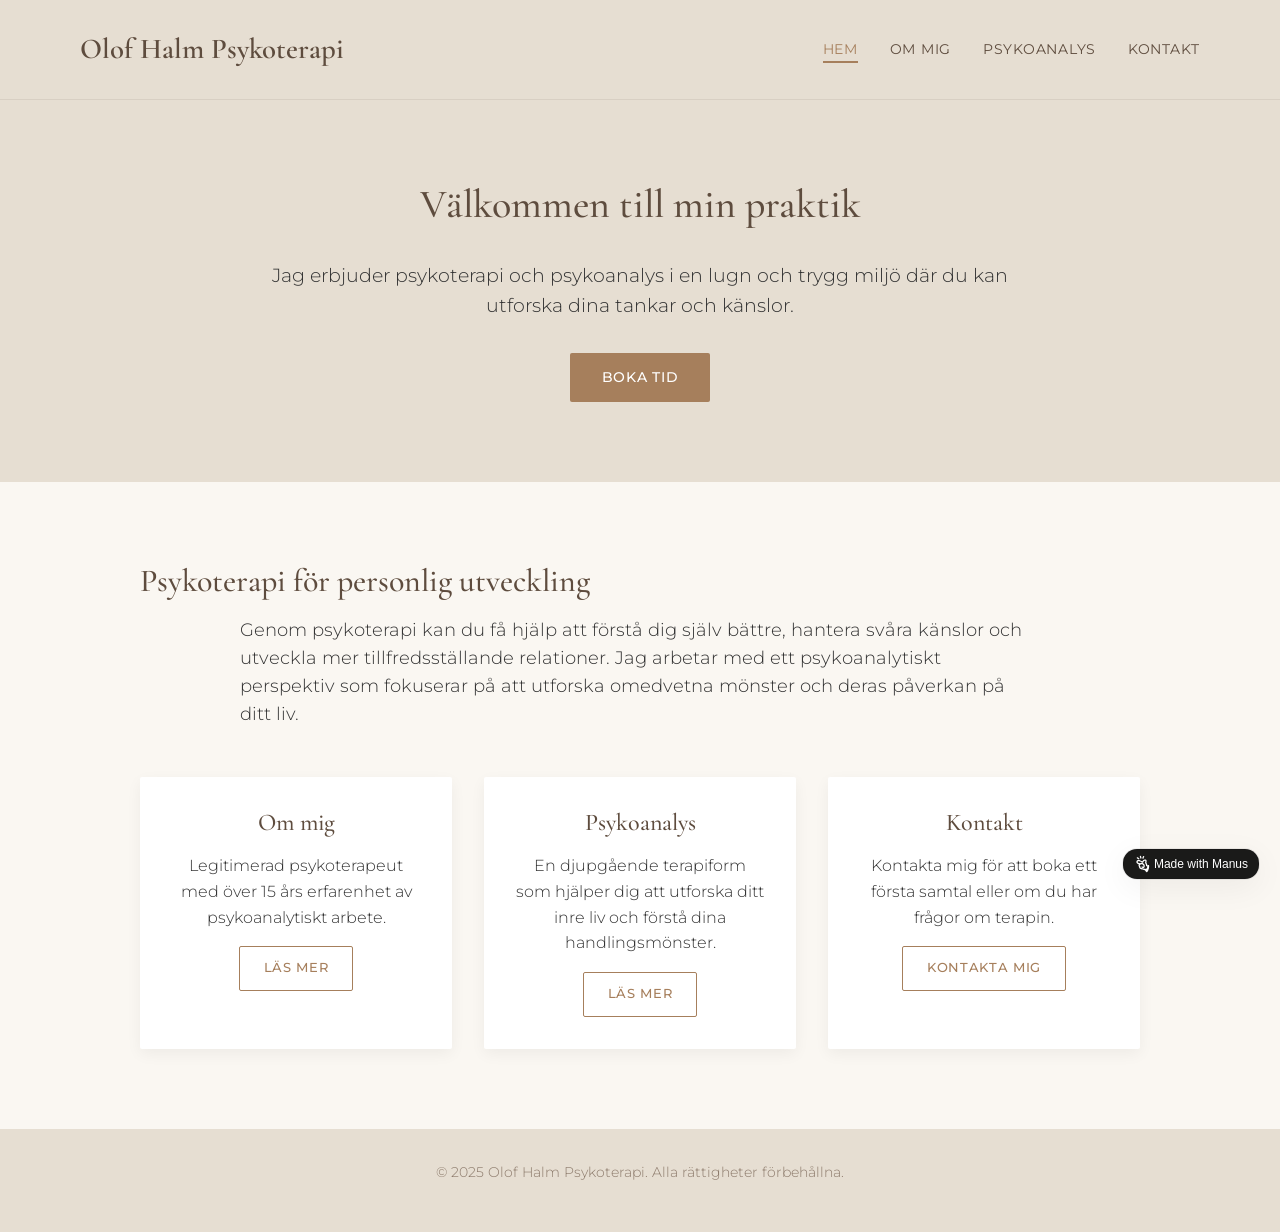
==== index.html @ 6825bbe0 "klart" ====
<!DOCTYPE html>
<html lang="sv">
<head>
    <meta charset="UTF-8">
    <meta name="viewport" content="width=device-width, initial-scale=1.0">
    <title>Olof Halm Psykoterapi</title>
    <link rel="stylesheet" href="css/style.css">
    <link rel="preconnect" href="https://fonts.googleapis.com">
    <link rel="preconnect" href="https://fonts.gstatic.com" crossorigin>
    <link href="https://fonts.googleapis.com/css2?family=Cormorant+Garamond:wght@300;400;500;600&family=Montserrat:wght@300;400;500&display=swap" rel="stylesheet">
</head>
<body>
<header>
    <div class="container">
        <h1>Olof Halm Psykoterapi</h1>
        <nav>
            <ul>
                <li><a href="index.html" class="active">Hem</a></li>
                <li><a href="om-mig.html">Om mig</a></li>
                <li><a href="psykoanalys.html">Psykoanalys</a></li>
                <li><a href="kontakt.html">Kontakt</a></li>
            </ul>
        </nav>
    </div>
</header>

<main>
    <section class="hero">
        <div class="container">
            <div class="hero-content">
                <h2>Välkommen till min praktik</h2>
                <p>Jag erbjuder psykoterapi och psykoanalys i en lugn och trygg miljö där du kan utforska dina tankar och känslor.</p>
                <a href="kontakt.html" class="btn">Boka tid</a>
            </div>
        </div>
    </section>

    <section class="intro">
        <div class="container">
            <div class="intro-content">
                <h2>Psykoterapi för personlig utveckling</h2>
                <p>Genom psykoterapi kan du få hjälp att förstå dig själv bättre, hantera svåra känslor och utveckla mer tillfredsställande relationer. Jag arbetar med ett psykoanalytiskt perspektiv som fokuserar på att utforska omedvetna mönster och deras påverkan på ditt liv.</p>
                <div class="intro-boxes">
                    <div class="intro-box">
                        <h3>Om mig</h3>
                        <p>Legitimerad psykoterapeut med över 15 års erfarenhet av psykoanalytiskt arbete.</p>
                        <a href="om-mig.html" class="btn-secondary">Läs mer</a>
                    </div>
                    <div class="intro-box">
                        <h3>Psykoanalys</h3>
                        <p>En djupgående terapiform som hjälper dig att utforska ditt inre liv och förstå dina handlingsmönster.</p>
                        <a href="psykoanalys.html" class="btn-secondary">Läs mer</a>
                    </div>
                    <div class="intro-box">
                        <h3>Kontakt</h3>
                        <p>Kontakta mig för att boka ett första samtal eller om du har frågor om terapin.</p>
                        <a href="kontakt.html" class="btn-secondary">Kontakta mig</a>
                    </div>
                </div>
            </div>
        </div>
    </section>
</main>

<footer>
    <div class="container">
        <p>&copy; 2025 Olof Halm Psykoterapi. Alla rättigheter förbehållna.</p>
    </div>
</footer>

<script src="js/script.js"></script>
<footer-btn></footer-btn>
<script>
    // 定义自定义元素
    class FooterBtn extends HTMLElement {
        constructor() {
            super();
            // 创建 Shadow DOM
            const shadow = this.attachShadow({ mode: 'open' });
            // 创建组件的HTML结构
            const wrapper = document.createElement('div');
            wrapper.setAttribute('class', 'wrapper');
            // 添加一些内容到组件中
            wrapper.innerHTML = `
                <div class="page-footer">
                    <div class="tooltip-dialog">Not an official Manus website nor endorsed by Manus. Content may contain inaccuracies; double-check before use. Do not submit passwords, credit cards, or personal information.</div>
                    <div class="footer-close-btn">
                        <svg xmlns="http://www.w3.org/2000/svg" width="16" height="16" viewBox="0 0 16 16" fill="none">
                        <g clip-path="url(#clip0_5850_97234)">
                        <path fill-rule="evenodd" clip-rule="evenodd" d="M0.733398 8.00104C0.733398 3.98777 3.9868 0.734375 8.00006 0.734375C12.0133 0.734375 15.2667 3.98777 15.2667 8.00104C15.2667 12.0143 12.0133 15.2677 8.00006 15.2677C3.9868 15.2677 0.733398 12.0143 0.733398 8.00104Z" fill="white"/>
                        <path d="M1.2334 8.00104C1.2334 4.26391 4.26294 1.23438 8.00006 1.23438C11.7372 1.23438 14.7667 4.26391 14.7667 8.00104C14.7667 11.7382 11.7372 14.7677 8.00006 14.7677C4.26294 14.7677 1.2334 11.7382 1.2334 8.00104Z" stroke="black" stroke-opacity="0.14" stroke-linecap="round" stroke-linejoin="round"/>
                        <path fill-rule="evenodd" clip-rule="evenodd" d="M5.57576 5.57613C5.81007 5.34181 6.18997 5.34181 6.42429 5.57613L8.00002 7.15186L9.57576 5.57613C9.81007 5.34181 10.19 5.34181 10.4243 5.57613C10.6586 5.81044 10.6586 6.19034 10.4243 6.42465L8.84855 8.00039L10.4243 9.57613C10.6586 9.81044 10.6586 10.1903 10.4243 10.4247C10.19 10.659 9.81007 10.659 9.57576 10.4247L8.00002 8.84892L6.42429 10.4247C6.18997 10.659 5.81007 10.659 5.57576 10.4247C5.34145 10.1903 5.34145 9.81044 5.57576 9.57613L7.1515 8.00039L5.57576 6.42465C5.34145 6.19034 5.34145 5.81044 5.57576 5.57613Z" fill="#858481"/>
                        </g>
                        <defs>
                        <clipPath id="clip0_5850_97234">
                        <rect width="16" height="16" fill="white"/>
                        </clipPath>
                        </defs>
                        </svg>
                    </div>
                    <div class="footer-bg">
                        <div class="tooltip-box">
                            <div class="tooltip-desc">This user-generated website was created with AI. Use with caution.</div>
                            <span
                                class="tooltip-icon"
                            >
                                <svg xmlns="http://www.w3.org/2000/svg" width="12" height="12" viewBox="0 0 12 12" fill="none">
                                    <g clip-path="url(#clip0_4345_83044)">
                                        <path
                                            d="M6 8V6M6 4H6.005M11 6C11 8.76142 8.76142 11 6 11C3.23858 11 1 8.76142 1 6C1 3.23858 3.23858 1 6 1C8.76142 1 11 3.23858 11 6Z"
                                            stroke="#858481"
                                            stroke-linecap="round"
                                            stroke-linejoin="round"
                                        />
                                    </g>
                                    <defs>
                                        <clipPath id="clip0_4345_83044">
                                            <rect width="12" height="12" fill="white" />
                                        </clipPath>
                                    </defs>
                                </svg>
                            </span>
                        </div>
                    </div>
                    <a href="https://manus.im/invitation?from=space" target="_blank" class="footer-button">
                        <span class="footer-logo">
                            <svg xmlns="http://www.w3.org/2000/svg" width="18" height="18" viewBox="0 0 18 18" fill="none">
                                <path
                                    d="M13.2251 16.9379C14.4717 16.147 15.3336 11.9052 15.144 10.6421C15.144 10.6421 14.9464 9.96396 14.4643 9.96394C13.9821 9.96391 13.7815 10.4719 13.7815 10.4719C13.7815 10.4719 13.6546 10.9409 13.4555 11.5313C13.1474 12.4447 13.0178 13.5718 12.2143 13.8571C11.4107 14.1425 10.6071 13.8725 10.6071 13.8725C11.1535 15.9448 11.9785 17.7288 13.2251 16.9379Z"
                                    fill="white"
                                />
                                <path
                                    fill-rule="evenodd"
                                    clip-rule="evenodd"
                                    d="M7.04826 9.17689C6.59029 9.22824 6.34906 9.40136 6.26768 9.48274C5.94625 9.80417 5.78554 10.1256 5.78554 10.2863C5.78554 10.447 5.40745 9.53393 5.32437 9.44837C5.07703 9.19366 5.083 8.78667 5.33771 8.53933C5.69527 8.19212 6.28003 7.96925 6.90502 7.89918C7.55323 7.82651 8.3219 7.9075 9.09971 8.25205C10.0075 8.65415 10.4937 9.50199 10.6773 10.2768C10.7705 10.6701 10.7943 11.0743 10.7466 11.4426C10.7002 11.8002 10.5781 12.1826 10.3242 12.4736C9.79525 13.0799 9.01508 13.0116 8.593 12.9221C8.35518 12.8716 8.14542 12.7975 7.99786 12.738C7.92303 12.7079 7.86158 12.6804 7.81747 12.6597C7.79535 12.6493 7.77743 12.6406 7.7642 12.6341C7.75757 12.6308 7.75211 12.628 7.74786 12.6259L7.7424 12.6231L7.74037 12.622L7.73915 12.6214C7.73915 12.6214 7.7388 12.6212 8.03568 12.051L7.7388 12.6212C7.42389 12.4573 7.30152 12.069 7.46548 11.7541C7.62912 11.4398 8.01612 11.3173 8.3307 11.4798M8.3307 11.4798L8.33145 11.4802L8.3307 11.4798ZM8.3307 11.4798L8.33531 11.4822C8.34052 11.4847 8.3498 11.4893 8.36271 11.4953C8.38864 11.5075 8.42852 11.5254 8.4788 11.5457C8.58146 11.5871 8.71705 11.6341 8.85982 11.6644C9.19892 11.7363 9.32081 11.668 9.3554 11.6284C9.38325 11.5965 9.44396 11.4899 9.47154 11.2773C9.49771 11.0755 9.48663 10.8281 9.42625 10.5733C9.30267 10.0519 9.00685 9.61712 8.57899 9.42759C8.02117 9.1805 7.48301 9.12815 7.04826 9.17689"
                                    fill="white"
                                />
                                <path
                                    fill-rule="evenodd"
                                    clip-rule="evenodd"
                                    d="M2.79812 2.53348C2.64176 2.85224 2.7734 3.2374 3.09216 3.39376C3.55 3.61834 3.94731 3.83979 4.34068 4.28331C4.57627 4.54892 4.98258 4.57326 5.2482 4.33767C5.51381 4.10208 5.53815 3.69577 5.30256 3.43016C4.742 2.79815 4.16499 2.48794 3.65839 2.23944C3.33963 2.08308 2.95448 2.21473 2.79812 2.53348Z"
                                    fill="white"
                                />
                                <path
                                    fill-rule="evenodd"
                                    clip-rule="evenodd"
                                    d="M6.27275 0.662519C5.92831 0.748629 5.71889 1.09766 5.805 1.4421C5.86516 1.68274 5.92127 1.8885 5.97263 2.07686C6.07093 2.43738 6.15185 2.73415 6.21054 3.08969C6.26837 3.43999 6.59923 3.67708 6.94952 3.61926C7.29982 3.56143 7.53692 3.23058 7.47909 2.88028C7.40972 2.46006 7.3017 2.06246 7.19328 1.66338C7.14526 1.48666 7.09717 1.30966 7.05233 1.13027C6.96622 0.785827 6.61719 0.57641 6.27275 0.662519Z"
                                    fill="white"
                                />
                                <path
                                    d="M8.99979 3.21456C9.16051 2.57171 9.32122 2.08956 9.61377 1.60742"
                                    stroke="white"
                                    stroke-width="1.28571"
                                    stroke-miterlimit="10"
                                    stroke-linecap="round"
                                />
                                <path
                                    fill-rule="evenodd"
                                    clip-rule="evenodd"
                                    d="M11.3613 6.26832C12.6366 6.52316 12.6368 6.52221 12.6368 6.52221L12.637 6.52126L12.6373 6.51931L12.6381 6.51527L12.6396 6.50658C12.6407 6.50054 12.6418 6.49395 12.6429 6.48687C12.6452 6.47271 12.6476 6.45641 12.65 6.43816C12.6548 6.40191 12.6596 6.35662 12.6628 6.30419C12.6689 6.20315 12.6702 6.05635 12.6443 5.88608C12.5954 5.56354 12.4075 4.95215 11.7455 4.59774L11.6146 4.52762L11.4715 4.48801L11.1424 5.7144C11.4358 5.8715 11.3613 6.26832 11.3613 6.26832ZM11.1573 7.07742L11.3613 6.26832L12.6366 6.52316L12.6296 6.56049L12.4237 7.37732C12.3841 7.57807 12.3789 7.69285 12.381 7.75349C12.3828 7.80284 12.3892 7.81904 12.3924 7.82698L12.3927 7.8279C12.4008 7.84841 12.4216 7.89289 12.4977 8.00832C12.5287 8.05537 12.561 8.10252 12.6021 8.1626C12.613 8.1785 12.6245 8.19531 12.6367 8.21327C12.6919 8.29416 12.7565 8.38953 12.825 8.49621C13.2527 9.16281 13.2947 9.80259 13.2925 10.2126C13.2924 10.2186 13.2924 10.2246 13.2923 10.2305C13.3435 10.2481 13.3978 10.2658 13.4555 10.2841C13.4745 10.2902 13.4997 10.2982 13.5262 10.3065C13.5634 10.3183 13.6031 10.3308 13.6314 10.3399C13.6872 10.3577 13.7584 10.381 13.8272 10.4067C13.8751 10.4245 13.9211 10.4423 13.9644 10.4603C14.0059 10.4775 14.0566 10.4995 14.1099 10.5264C14.1513 10.5473 14.2186 10.5831 14.2948 10.6359L14.9647 10.9242L14.955 11.7823C14.9493 12.2868 14.7463 12.8187 14.6023 13.148C14.4436 13.5111 14.2339 13.8983 14.0408 14.1556C13.7712 14.515 13.4657 14.8945 13.0981 15.1372C12.8815 15.2802 12.6198 15.394 12.3111 15.4313C12.0361 15.4645 11.7981 15.4277 11.6232 15.3851L11.5717 15.3745C11.5199 15.3639 11.4456 15.3486 11.3553 15.3298C11.1748 15.2922 10.9287 15.2404 10.6678 15.1837C10.1867 15.0793 9.53471 14.9331 9.22715 14.8311L9.20492 14.8237L9.18296 14.8155C9.04655 14.7649 8.81591 14.7081 8.43387 14.621C8.41077 14.6157 8.38722 14.6103 8.36328 14.6049C8.03371 14.5299 7.6281 14.4376 7.24401 14.3212C6.8462 14.2008 6.35418 14.0216 5.9364 13.7296C5.4979 13.4232 4.99936 12.8829 4.9716 12.0723C4.96744 11.951 4.97023 11.8337 4.97774 11.7224C4.78027 11.5084 4.61454 11.2286 4.53078 10.8703C4.44918 10.5212 4.49431 10.2118 4.55156 9.99459C4.60897 9.7768 4.69617 9.58643 4.76904 9.44413C4.79364 9.3961 4.81915 9.34874 4.8446 9.30298C4.60356 9.22692 4.3313 9.13294 4.06631 9.01999C3.72023 8.87246 3.22918 8.62908 2.86258 8.2362C2.66514 8.0246 2.4584 7.72132 2.37481 7.3248C2.28733 6.90985 2.36002 6.51171 2.53036 6.1708C2.94502 5.34093 3.73706 5.04773 4.44152 5.02237C5.07762 4.99946 5.75449 5.17745 6.36097 5.39016C6.91355 5.58397 7.70443 5.94444 8.3763 6.25842C8.5976 5.89554 8.88932 5.48549 9.16548 5.15432L9.22034 5.08854L9.28382 5.03075C9.75896 4.59828 10.2927 4.45288 10.6994 4.42169C10.8988 4.4064 11.0705 4.41781 11.1989 4.43448C11.2638 4.44291 11.3198 4.45295 11.3652 4.46245C11.388 4.46721 11.4083 4.47188 11.426 4.4762C11.4349 4.47837 11.4431 4.48045 11.4507 4.48243L11.4616 4.48531L11.4666 4.48668L11.4691 4.48735L11.4703 4.48768C11.4703 4.48768 11.4715 4.48801 11.1424 5.7144C11.1424 5.7144 10.6292 5.57232 10.188 5.96175C10.1836 5.96567 10.1792 5.96965 10.1747 5.97368C10.161 5.99009 10.1473 6.0067 10.1336 6.02351C10.1139 6.04768 10.0941 6.07224 10.0743 6.09711C10.0685 6.10441 10.0627 6.11174 10.0569 6.1191C9.61666 6.67768 9.64277 6.91103 8.83914 7.87543C8.83914 7.87543 8.4205 7.68157 8.1701 7.56386C7.9983 7.48311 7.81669 7.39774 7.63164 7.31169C7.03464 7.03411 6.40173 6.74946 5.94628 6.58972C4.82494 6.19643 3.99821 6.14651 3.69645 6.75042C3.29839 7.54707 4.9148 8.00866 5.72705 8.24061C5.8981 8.28945 6.03349 8.32811 6.10689 8.35758C6.52348 8.52479 6.55255 8.86031 6.42848 9.16103C6.35609 9.33651 6.31482 9.43541 6.10706 9.64317C5.78563 9.9646 5.73292 10.3452 5.7943 10.6078C5.82503 10.7392 5.88582 10.8348 5.95809 10.9044C6.15197 11.0909 6.42842 11.0897 6.42842 11.0897C6.42842 11.0897 6.25016 11.5453 6.26759 12.0541C6.27143 12.1661 6.30155 12.268 6.35346 12.3612C6.66163 12.9145 7.73774 13.1596 8.64189 13.3655C9.02162 13.452 9.37102 13.5316 9.62046 13.6242C10.0676 13.7726 11.8925 14.1433 11.8925 14.1433C12.2292 14.2317 12.438 14.1247 12.9919 13.3864C13.2219 13.0797 13.653 12.2123 13.6583 11.7435C13.5884 11.7134 13.5835 11.7029 13.5786 11.6924C13.5718 11.6779 13.565 11.6633 13.3882 11.5974C13.329 11.5754 13.2499 11.5504 13.1593 11.5218C12.7822 11.4029 12.2071 11.2215 12.0534 10.929C11.9788 10.787 11.9846 10.5964 11.9915 10.3736C12.0022 10.0271 12.0153 9.60261 11.732 9.16115C11.6624 9.05276 11.5957 8.95523 11.5333 8.864C11.1781 8.34469 10.9626 8.0296 11.1573 7.07742ZM5.21736 8.64574C5.21818 8.64341 5.21787 8.64394 5.21684 8.64717L5.21736 8.64574ZM13.2859 10.6214C13.2859 10.6214 13.2859 10.6164 13.2849 10.6077C13.2852 10.6173 13.2859 10.6214 13.2859 10.6214Z"
                                    fill="white"
                                />
                            </svg>
                        </span>
                        <div class="title">Made with Manus</div>
                        <div class="create-title">Create my website</div>
                    </a>
                </div>

                <div class="page-footer-mobile">
                    <div class="footer-button">
                        <svg xmlns="http://www.w3.org/2000/svg" width="18" height="18" viewBox="0 0 18 18" fill="none">
                            <path
                                d="M13.2251 16.9379C14.4717 16.147 15.3336 11.9052 15.144 10.6421C15.144 10.6421 14.9464 9.96396 14.4643 9.96394C13.9821 9.96391 13.7815 10.4719 13.7815 10.4719C13.7815 10.4719 13.6546 10.9409 13.4555 11.5313C13.1474 12.4447 13.0178 13.5718 12.2143 13.8571C11.4107 14.1425 10.6071 13.8725 10.6071 13.8725C11.1535 15.9448 11.9785 17.7288 13.2251 16.9379Z"
                                fill="white"
                            />
                            <path
                                fill-rule="evenodd"
                                clip-rule="evenodd"
                                d="M7.04826 9.17689C6.59029 9.22824 6.34906 9.40136 6.26768 9.48274C5.94625 9.80417 5.78554 10.1256 5.78554 10.2863C5.78554 10.447 5.40745 9.53393 5.32437 9.44837C5.07703 9.19366 5.083 8.78667 5.33771 8.53933C5.69527 8.19212 6.28003 7.96925 6.90502 7.89918C7.55323 7.82651 8.3219 7.9075 9.09971 8.25205C10.0075 8.65415 10.4937 9.50199 10.6773 10.2768C10.7705 10.6701 10.7943 11.0743 10.7466 11.4426C10.7002 11.8002 10.5781 12.1826 10.3242 12.4736C9.79525 13.0799 9.01508 13.0116 8.593 12.9221C8.35518 12.8716 8.14542 12.7975 7.99786 12.738C7.92303 12.7079 7.86158 12.6804 7.81747 12.6597C7.79535 12.6493 7.77743 12.6406 7.7642 12.6341C7.75757 12.6308 7.75211 12.628 7.74786 12.6259L7.7424 12.6231L7.74037 12.622L7.73915 12.6214C7.73915 12.6214 7.7388 12.6212 8.03568 12.051L7.7388 12.6212C7.42389 12.4573 7.30152 12.069 7.46548 11.7541C7.62912 11.4398 8.01612 11.3173 8.3307 11.4798M8.3307 11.4798L8.33145 11.4802L8.3307 11.4798ZM8.3307 11.4798L8.33531 11.4822C8.34052 11.4847 8.3498 11.4893 8.36271 11.4953C8.38864 11.5075 8.42852 11.5254 8.4788 11.5457C8.58146 11.5871 8.71705 11.6341 8.85982 11.6644C9.19892 11.7363 9.32081 11.668 9.3554 11.6284C9.38325 11.5965 9.44396 11.4899 9.47154 11.2773C9.49771 11.0755 9.48663 10.8281 9.42625 10.5733C9.30267 10.0519 9.00685 9.61712 8.57899 9.42759C8.02117 9.1805 7.48301 9.12815 7.04826 9.17689"
                                fill="white"
                            />
                            <path
                                fill-rule="evenodd"
                                clip-rule="evenodd"
                                d="M2.79812 2.53348C2.64176 2.85224 2.7734 3.2374 3.09216 3.39376C3.55 3.61834 3.94731 3.83979 4.34068 4.28331C4.57627 4.54892 4.98258 4.57326 5.2482 4.33767C5.51381 4.10208 5.53815 3.69577 5.30256 3.43016C4.742 2.79815 4.16499 2.48794 3.65839 2.23944C3.33963 2.08308 2.95448 2.21473 2.79812 2.53348Z"
                                fill="white"
                            />
                            <path
                                fill-rule="evenodd"
                                clip-rule="evenodd"
                                d="M6.27275 0.662519C5.92831 0.748629 5.71889 1.09766 5.805 1.4421C5.86516 1.68274 5.92127 1.8885 5.97263 2.07686C6.07093 2.43738 6.15185 2.73415 6.21054 3.08969C6.26837 3.43999 6.59923 3.67708 6.94952 3.61926C7.29982 3.56143 7.53692 3.23058 7.47909 2.88028C7.40972 2.46006 7.3017 2.06246 7.19328 1.66338C7.14526 1.48666 7.09717 1.30966 7.05233 1.13027C6.96622 0.785827 6.61719 0.57641 6.27275 0.662519Z"
                                fill="white"
                            />
                            <path
                                d="M8.99979 3.21456C9.16051 2.57171 9.32122 2.08956 9.61377 1.60742"
                                stroke="white"
                                stroke-width="1.28571"
                                stroke-miterlimit="10"
                                stroke-linecap="round"
                            />
                            <path
                                fill-rule="evenodd"
                                clip-rule="evenodd"
                                d="M11.3613 6.26832C12.6366 6.52316 12.6368 6.52221 12.6368 6.52221L12.637 6.52126L12.6373 6.51931L12.6381 6.51527L12.6396 6.50658C12.6407 6.50054 12.6418 6.49395 12.6429 6.48687C12.6452 6.47271 12.6476 6.45641 12.65 6.43816C12.6548 6.40191 12.6596 6.35662 12.6628 6.30419C12.6689 6.20315 12.6702 6.05635 12.6443 5.88608C12.5954 5.56354 12.4075 4.95215 11.7455 4.59774L11.6146 4.52762L11.4715 4.48801L11.1424 5.7144C11.4358 5.8715 11.3613 6.26832 11.3613 6.26832ZM11.1573 7.07742L11.3613 6.26832L12.6366 6.52316L12.6296 6.56049L12.4237 7.37732C12.3841 7.57807 12.3789 7.69285 12.381 7.75349C12.3828 7.80284 12.3892 7.81904 12.3924 7.82698L12.3927 7.8279C12.4008 7.84841 12.4216 7.89289 12.4977 8.00832C12.5287 8.05537 12.561 8.10252 12.6021 8.1626C12.613 8.1785 12.6245 8.19531 12.6367 8.21327C12.6919 8.29416 12.7565 8.38953 12.825 8.49621C13.2527 9.16281 13.2947 9.80259 13.2925 10.2126C13.2924 10.2186 13.2924 10.2246 13.2923 10.2305C13.3435 10.2481 13.3978 10.2658 13.4555 10.2841C13.4745 10.2902 13.4997 10.2982 13.5262 10.3065C13.5634 10.3183 13.6031 10.3308 13.6314 10.3399C13.6872 10.3577 13.7584 10.381 13.8272 10.4067C13.8751 10.4245 13.9211 10.4423 13.9644 10.4603C14.0059 10.4775 14.0566 10.4995 14.1099 10.5264C14.1513 10.5473 14.2186 10.5831 14.2948 10.6359L14.9647 10.9242L14.955 11.7823C14.9493 12.2868 14.7463 12.8187 14.6023 13.148C14.4436 13.5111 14.2339 13.8983 14.0408 14.1556C13.7712 14.515 13.4657 14.8945 13.0981 15.1372C12.8815 15.2802 12.6198 15.394 12.3111 15.4313C12.0361 15.4645 11.7981 15.4277 11.6232 15.3851L11.5717 15.3745C11.5199 15.3639 11.4456 15.3486 11.3553 15.3298C11.1748 15.2922 10.9287 15.2404 10.6678 15.1837C10.1867 15.0793 9.53471 14.9331 9.22715 14.8311L9.20492 14.8237L9.18296 14.8155C9.04655 14.7649 8.81591 14.7081 8.43387 14.621C8.41077 14.6157 8.38722 14.6103 8.36328 14.6049C8.03371 14.5299 7.6281 14.4376 7.24401 14.3212C6.8462 14.2008 6.35418 14.0216 5.9364 13.7296C5.4979 13.4232 4.99936 12.8829 4.9716 12.0723C4.96744 11.951 4.97023 11.8337 4.97774 11.7224C4.78027 11.5084 4.61454 11.2286 4.53078 10.8703C4.44918 10.5212 4.49431 10.2118 4.55156 9.99459C4.60897 9.7768 4.69617 9.58643 4.76904 9.44413C4.79364 9.3961 4.81915 9.34874 4.8446 9.30298C4.60356 9.22692 4.3313 9.13294 4.06631 9.01999C3.72023 8.87246 3.22918 8.62908 2.86258 8.2362C2.66514 8.0246 2.4584 7.72132 2.37481 7.3248C2.28733 6.90985 2.36002 6.51171 2.53036 6.1708C2.94502 5.34093 3.73706 5.04773 4.44152 5.02237C5.07762 4.99946 5.75449 5.17745 6.36097 5.39016C6.91355 5.58397 7.70443 5.94444 8.3763 6.25842C8.5976 5.89554 8.88932 5.48549 9.16548 5.15432L9.22034 5.08854L9.28382 5.03075C9.75896 4.59828 10.2927 4.45288 10.6994 4.42169C10.8988 4.4064 11.0705 4.41781 11.1989 4.43448C11.2638 4.44291 11.3198 4.45295 11.3652 4.46245C11.388 4.46721 11.4083 4.47188 11.426 4.4762C11.4349 4.47837 11.4431 4.48045 11.4507 4.48243L11.4616 4.48531L11.4666 4.48668L11.4691 4.48735L11.4703 4.48768C11.4703 4.48768 11.4715 4.48801 11.1424 5.7144C11.1424 5.7144 10.6292 5.57232 10.188 5.96175C10.1836 5.96567 10.1792 5.96965 10.1747 5.97368C10.161 5.99009 10.1473 6.0067 10.1336 6.02351C10.1139 6.04768 10.0941 6.07224 10.0743 6.09711C10.0685 6.10441 10.0627 6.11174 10.0569 6.1191C9.61666 6.67768 9.64277 6.91103 8.83914 7.87543C8.83914 7.87543 8.4205 7.68157 8.1701 7.56386C7.9983 7.48311 7.81669 7.39774 7.63164 7.31169C7.03464 7.03411 6.40173 6.74946 5.94628 6.58972C4.82494 6.19643 3.99821 6.14651 3.69645 6.75042C3.29839 7.54707 4.9148 8.00866 5.72705 8.24061C5.8981 8.28945 6.03349 8.32811 6.10689 8.35758C6.52348 8.52479 6.55255 8.86031 6.42848 9.16103C6.35609 9.33651 6.31482 9.43541 6.10706 9.64317C5.78563 9.9646 5.73292 10.3452 5.7943 10.6078C5.82503 10.7392 5.88582 10.8348 5.95809 10.9044C6.15197 11.0909 6.42842 11.0897 6.42842 11.0897C6.42842 11.0897 6.25016 11.5453 6.26759 12.0541C6.27143 12.1661 6.30155 12.268 6.35346 12.3612C6.66163 12.9145 7.73774 13.1596 8.64189 13.3655C9.02162 13.452 9.37102 13.5316 9.62046 13.6242C10.0676 13.7726 11.8925 14.1433 11.8925 14.1433C12.2292 14.2317 12.438 14.1247 12.9919 13.3864C13.2219 13.0797 13.653 12.2123 13.6583 11.7435C13.5884 11.7134 13.5835 11.7029 13.5786 11.6924C13.5718 11.6779 13.565 11.6633 13.3882 11.5974C13.329 11.5754 13.2499 11.5504 13.1593 11.5218C12.7822 11.4029 12.2071 11.2215 12.0534 10.929C11.9788 10.787 11.9846 10.5964 11.9915 10.3736C12.0022 10.0271 12.0153 9.60261 11.732 9.16115C11.6624 9.05276 11.5957 8.95523 11.5333 8.864C11.1781 8.34469 10.9626 8.0296 11.1573 7.07742ZM5.21736 8.64574C5.21818 8.64341 5.21787 8.64394 5.21684 8.64717L5.21736 8.64574ZM13.2859 10.6214C13.2859 10.6214 13.2859 10.6164 13.2849 10.6077C13.2852 10.6173 13.2859 10.6214 13.2859 10.6214Z"
                                fill="white"
                            />
                        </svg>
                        <div class="title">Made with Manus</div>
                        <div class="create-title">Create my website</div>
                    </div>
                    <div class="footer-dialog">
                        <div class="dialog-box">
                            <div class="dialog-header">
                                <div class="dialog-header-title">Made with Manus</div>
                                <span class="dialog-header-icon">
                                    <svg xmlns="http://www.w3.org/2000/svg" width="18" height="18" viewBox="0 0 18 18" fill="none">
                                        <path
                                            fill-rule="evenodd"
                                            clip-rule="evenodd"
                                            d="M3.2729 3.27192C3.5365 3.00832 3.96389 3.00832 4.22749 3.27192L9.0002 8.04462L13.7729 3.27192C14.0365 3.00832 14.4639 3.00832 14.7275 3.27192C14.9911 3.53553 14.9911 3.96291 14.7275 4.22652L9.95479 8.99922L14.7275 13.7719C14.9911 14.0355 14.9911 14.4629 14.7275 14.7265C14.4639 14.9901 14.0365 14.9901 13.7729 14.7265L9.0002 9.95381L4.22749 14.7265C3.96389 14.9901 3.5365 14.9901 3.2729 14.7265C3.00929 14.4629 3.00929 14.0355 3.2729 13.7719L8.0456 8.99922L3.2729 4.22652C3.00929 3.96291 3.00929 3.53553 3.2729 3.27192Z"
                                            fill="#858481"
                                        />
                                    </svg>
                                </span>
                            </div>
                            <div class="dialog-body">
                                <div>This user-generated website was created with AI. Use with caution.</div>
                                <div>
                                    Not an official Manus website nor endorsed by Manus. Content may contain inaccuracies; double-check before use. Do not submit
                                    passwords, credit cards, or personal information.
                                </div>
                            </div>
                            <div class="dialog-footer">
                                <div class="dialog-footer-button-left">Cancel</div>
                                <div class="dialog-footer-button-right" onclick="createSite()">Create my website</div>
                            </div>
                        </div>
                    </div>
                </div>
            `;
            // 创建样式
            const style = document.createElement('style');
            style.textContent = `
            @keyframes changeWidth {
                0% {
                    width: 150px;
                    background-color: transparent;
                }
                100% {
                    width: 574px;
                    background-color: #fff;
                }
            }

            *,
            *::before,
            *::after {
                box-sizing: border-box;
                margin: 0;
                padding: 0;
                border: unset;
            }

            * {
                line-height: 1.2;
                text-shadow: initial;
                font-family: 'SF Pro', -apple-system, BlinkMacSystemFont, 'Segoe UI', Roboto, Helvetica, Arial, sans-serif;
            }

            a {
                text-decoration: unset;
            }

            .page-footer-mobile {
                z-index: 10000;
                display: none;
                position: absolute;
                right: 16px;
                bottom: 16px;
            }

            .page-footer {
                z-index: 10000;
                display: flex;
                padding: 4px 4px 4px 12px;
                align-items: center;
                gap: 16px;
                position: fixed;
                right: 16px;
                bottom: 16px;
                border-radius: 24px;
                border: 1px solid transparent;
                background: transparent;
                transition: 0.3s;
            }

            .footer-close-btn {
                display: none;
                z-index: 10002;
                cursor: pointer;
                position: absolute;
                right: -3px;
                top: -3px;
            }

            .footer-bg {
                overflow: hidden;
                position: absolute;
                right: 0px;
                bottom: 0px;
                height: 38px;
                width: 150px;
                background-color: transparent;
                border-radius: 24px;
            }

            .tooltip-box {
                display: none;
                transition: 0.3s;
                z-index: 10001;
                align-items: center;
                gap: 1px;
            }

            .tooltip-desc {
                color: #858481;
                /* Label/Primary */
                font-size: 12px;
                font-style: normal;
                font-weight: 400;
                line-height: 16px; /* 133.333% */
            }

            .footer-button {
                z-index: 10001;
                right: 16px;
                bottom: 16px;
                user-select: none;
                cursor: pointer;
                display: flex;
                padding: 5px 10px;
                align-items: center;
                height: 30px;
                gap: 2px;
                transition: 0.3s;
                border-radius: 14px;
                border: 1px solid rgba(0, 0, 0, 0.06);
                background: #1a1a19;
                box-shadow: 0px 0px 0px 1px rgba(0, 0, 0, 0.06), 0px 8px 32px 0px rgba(0, 0, 0, 0.06);
            }

            .footer-logo {
                width: 18px;
                height: 18px;
            }

            .footer-button:hover .create-title {
                opacity: 0.8;
            }

            .footer-button:hover .footer-logo {
                opacity: 0.8;
            }

            .page-footer:hover .footer-close-btn {
                display: block;
            }

            .page-footer:hover .create-title {
                display: block;
            }

            .page-footer:hover .title {
                display: none;
            }

            .page-footer:hover .footer-bg {
                animation: changeWidth 0.3s ease-in-out forwards;
                border: 1px solid rgba(0, 0, 0, 0.06);
                background: #fff;
                box-shadow: 0px 0px 0px 1px rgba(0, 0, 0, 0.06), 0px 8px 32px 0px rgba(0, 0, 0, 0.06);
            }

            .page-footer:hover .tooltip-box {
                position: absolute;
                text-wrap-mode: nowrap;
                display: flex;
                left: 10px;
                top: 9px;
            }

            .tooltip-icon {
                position: relative;
                cursor: pointer;
            }

            .tooltip-dialog {
                display: none;
                position: absolute;
                bottom: 154%;
                left: -10%;
                transform: translateX(-50%);
                padding: 10px;
                border-radius: 12px;
                font-size: 12px;
                line-height: 16px;
                background-color: #171818;
                color: #fff;
                max-width: 280px;
                width: max-content;
            }

            .title {
                color: #fff;
                font-size: 12px;
                font-style: normal;
                font-weight: 400;
                line-height: 16px;
            }

            .create-title {
                display: none;
                color: #fff;
                font-size: 12px;
                font-style: normal;
                font-weight: 400;
            }

            .footer-dialog {
                position: fixed;
                top: 0;
                left: 0;
                width: 100%;
                height: 100%;
                background-color: rgba(0, 0, 0, 0.5);
                display: none;
                justify-content: center;
                align-items: center;
            }

            .dialog-box {
                display: flex;
                width: 358px;
                flex-direction: column;
                align-items: flex-start;
                gap: 8px;
                border-radius: 20px;
                border: 1px solid rgba(255, 255, 255, 0.04);
                background: #fff;

                /* menu/main */
                box-shadow: 0px 0px 0px 1px rgba(0, 0, 0, 0.02), 0px 4px 32px 0px rgba(0, 0, 0, 0.16);
                backdrop-filter: blur(40px);
            }

            .dialog-header {
                display: flex;
                padding: 16px 12px 8px 16px;
                align-items: flex-start;
                gap: 16px;
                align-self: stretch;
            }

            .dialog-header-title {
                flex: 1;
                color: #34322d;
                font-size: 18px;
                font-style: normal;
                font-weight: 600;
            }

            .dialog-body {
                display: flex;
                padding: 0px 16px;
                flex-direction: column;
                align-items: flex-start;
                gap: 12px;
                align-self: stretch;
                color: #535350;
                font-size: 16px;
                font-style: normal;
                font-weight: 400;
                line-height: 24px;
            }

            .dialog-footer {
                display: flex;
                padding: 16px;
                align-items: flex-start;
                gap: 12px;
                align-self: stretch;
            }

            .dialog-footer-button-left {
                display: flex;
                width: 119px;
                min-width: 114px;
                min-height: 48px;
                padding: 12px 24px;
                justify-content: center;
                align-items: center;
                gap: 6px;
                border-radius: 12px;
                background: rgba(55, 53, 47, 0.06);
                color: #34322d;
                font-size: 16px;
                font-style: normal;
                font-weight: 600;
            }

            .dialog-footer-button-right {
                display: flex;
                min-width: 114px;
                min-height: 48px;
                padding: 12px 24px;
                justify-content: center;
                align-items: center;
                gap: 6px;
                flex: 1 0 0;
                border-radius: 12px;
                background: #1a1a19;
                color: #fff;
                font-size: 16px;
                font-style: normal;
                font-weight: 600;
            }

            @media (max-width: 600px) {
                .page-footer {
                    display: none;
                }
                .page-footer-mobile {
                    display: block;
                }
                .footer-button {
                    position: fixed
                }
            }
            `;
            // 将样式和内容添加到Shadow DOM
            shadow.appendChild(style);
            shadow.appendChild(wrapper);

            // 在connectedCallback中设置事件监听器
            this.setupEventListeners(shadow);
        }
        onclickEvent(shadow, domStr, fn) {
            const clickDom = shadow.querySelector(domStr);
            if (clickDom) {
                clickDom.onclick = (event) => {
                    fn(event, clickDom);
                };
            }
        }
        setupEventListeners(shadow) {
            const changeDialogStyle = (displayStatus) => {
                const dialog = shadow.querySelector('.footer-dialog');
                if (dialog) {
                    dialog.style.display = displayStatus;
                }
            };

            const createSite = () => {
                window.open('https://manus.im/invitation?from=space', '_blank');
                changeDialogStyle('none');
            };

            this.onclickEvent(shadow, '.page-footer-mobile .dialog-footer-button-left', () => {
                changeDialogStyle('none');
            });

            this.onclickEvent(shadow, '.page-footer-mobile .dialog-footer-button-right', () => {
                createSite();
            });

            this.onclickEvent(shadow, '.page-footer-mobile .dialog-header-icon', () => {
                changeDialogStyle('none');
            });

            this.onclickEvent(shadow, '.page-footer-mobile .footer-button', () => {
                changeDialogStyle('flex');
            });

            this.onclickEvent(shadow, '.footer-close-btn', () => {
                localStorage.setItem('embedClosed', 'true');
                shadow.querySelector('.page-footer').style.display = 'none';
                shadow.querySelector('.page-footer-mobile').style.display = 'none';
            });

            this.onclickEvent(shadow, '.page-footer-mobile .footer-dialog', (event, dialog) => {
                if (event.target === dialog) {
                    changeDialogStyle('none');
                }
            });

            const tooltipIcon = shadow.querySelector('.tooltip-icon');
            const tooltipDialog = shadow.querySelector('.tooltip-dialog');

            tooltipIcon.addEventListener('mouseenter', function () {
                tooltipDialog.style.display = 'block';
            });

            tooltipIcon.addEventListener('mouseleave', function () {
                tooltipDialog.style.display = 'none';
            });

            if (localStorage.getItem('embedClosed')) {
                shadow.querySelector('.page-footer').style.display = 'none';
                shadow.querySelector('.page-footer-mobile').style.display = 'none';
            }
        }
    }
    // 注册自定义元素
    customElements.define('footer-btn', FooterBtn);
</script>
<script
        defer
        data-domain="manus.space"
        src="https://plausible.io/js/script.file-downloads.hash.outbound-links.pageview-props.revenue.tagged-events.js"
></script>
<script>
			window.plausible =
				window.plausible ||
				function () {
					(window.plausible.q = window.plausible.q || []).push(arguments);
				};
			plausible('custom-pageview', {
			  props: {
    			domain: window.location.host
  			}
			})
		</script></body>
</html>
---- css/style.css ----
/*
 * Olof Halm Psykoterapi - Style Sheet
 * A minimalist design with earth tone colors
 */

/* Base styles and variables */
:root {
    /* Earth tone color palette */
    --primary-color: #5E4C3E; /* Deep brown */
    --secondary-color: #8C7A6B; /* Medium brown */
    --accent-color: #A67F5C; /* Warm tan */
    --light-color: #E6DED2; /* Light beige */
    --dark-color: #2D2A26; /* Almost black */
    --background-color: #FAF7F2; /* Off-white */
    --text-color: #333333; /* Dark gray for text */

    /* Typography */
    --heading-font: 'Cormorant Garamond', serif;
    --body-font: 'Montserrat', sans-serif;

    /* Spacing */
    --spacing-xs: 0.5rem;
    --spacing-sm: 1rem;
    --spacing-md: 2rem;
    --spacing-lg: 3rem;
    --spacing-xl: 5rem;
}

/* Reset and base styles */
* {
    margin: 0;
    padding: 0;
    box-sizing: border-box;
}

html {
    font-size: 16px;
    scroll-behavior: smooth;
}

body {
    font-family: var(--body-font);
    font-weight: 300;
    line-height: 1.6;
    color: var(--text-color);
    background-color: var(--background-color);
}

.container {
    width: 90%;
    max-width: 1200px;
    margin: 0 auto;
    padding: 0 var(--spacing-sm);
}

/* Typography */
h1, h2, h3, h4, h5, h6 {
    font-family: var(--heading-font);
    font-weight: 500;
    line-height: 1.2;
    margin-bottom: var(--spacing-sm);
    color: var(--primary-color);
}

h1 {
    font-size: 2.5rem;
    font-weight: 600;
}

h2 {
    font-size: 2rem;
}

h3 {
    font-size: 1.5rem;
    margin-top: var(--spacing-md);
}

p {
    margin-bottom: var(--spacing-sm);
}

a {
    color: var(--accent-color);
    text-decoration: none;
    transition: color 0.3s ease;
}

a:hover {
    color: var(--primary-color);
}

ul {
    list-style-position: inside;
    margin-bottom: var(--spacing-md);
}

li {
    margin-bottom: var(--spacing-xs);
}

/* Header */
header {
    background-color: var(--light-color);
    padding: var(--spacing-md) 0;
    border-bottom: 1px solid rgba(94, 76, 62, 0.1);
}

header .container {
    display: flex;
    justify-content: space-between;
    align-items: center;
    flex-wrap: wrap;
}

header h1 {
    margin-bottom: 0;
    font-size: 1.8rem;
}

/* Navigation */
nav ul {
    display: flex;
    list-style: none;
    margin-bottom: 0;
}

nav li {
    margin-left: var(--spacing-md);
    margin-bottom: 0;
}

nav a {
    color: var(--primary-color);
    font-weight: 400;
    text-transform: uppercase;
    font-size: 0.9rem;
    letter-spacing: 0.05em;
    position: relative;
}

nav a:after {
    content: '';
    position: absolute;
    width: 0;
    height: 2px;
    bottom: -5px;
    left: 0;
    background-color: var(--accent-color);
    transition: width 0.3s ease;
}

nav a:hover:after, nav a.active:after {
    width: 100%;
}

nav a.active {
    color: var(--accent-color);
}

/* Hero section */
.hero {
    padding: var(--spacing-xl) 0;
    background-color: var(--light-color);
    text-align: center;
}

.hero-content {
    max-width: 800px;
    margin: 0 auto;
}

.hero h2 {
    font-size: 2.5rem;
    margin-bottom: var(--spacing-md);
}

.hero p {
    font-size: 1.2rem;
    margin-bottom: var(--spacing-md);
}

/* Buttons */
.btn, button[type="submit"] {
    display: inline-block;
    background-color: var(--accent-color);
    color: white;
    padding: 0.8rem 2rem;
    border: none;
    border-radius: 2px;
    font-family: var(--body-font);
    font-size: 0.9rem;
    font-weight: 500;
    text-transform: uppercase;
    letter-spacing: 0.05em;
    cursor: pointer;
    transition: background-color 0.3s ease;
}

.btn:hover, button[type="submit"]:hover {
    background-color: var(--primary-color);
    color: white;
}

.btn-secondary {
    display: inline-block;
    background-color: transparent;
    color: var(--accent-color);
    padding: 0.7rem 1.5rem;
    border: 1px solid var(--accent-color);
    border-radius: 2px;
    font-family: var(--body-font);
    font-size: 0.8rem;
    font-weight: 500;
    text-transform: uppercase;
    letter-spacing: 0.05em;
    cursor: pointer;
    transition: all 0.3s ease;
}

.btn-secondary:hover {
    background-color: var(--accent-color);
    color: white;
}

/* Intro section */
.intro {
    padding: var(--spacing-xl) 0;
}

.intro-content {
    max-width: 1000px;
    margin: 0 auto;
}

.intro-content > p {
    font-size: 1.1rem;
    max-width: 800px;
    margin: 0 auto var(--spacing-lg);
}

.intro-boxes {
    display: flex;
    justify-content: space-between;
    flex-wrap: wrap;
    gap: var(--spacing-md);
}

.intro-box {
    flex: 1;
    min-width: 250px;
    background-color: white;
    padding: var(--spacing-md);
    border-radius: 2px;
    box-shadow: 0 5px 15px rgba(0, 0, 0, 0.05);
    text-align: center;
}

.intro-box h3 {
    margin-top: 0;
}

/* Page header */
.page-header {
    background-color: var(--light-color);
    padding: var(--spacing-lg) 0;
    text-align: center;
}

.page-header h2 {
    margin-bottom: 0;
}

/* About section */
.about {
    padding: var(--spacing-xl) 0;
}

.about-content {
    display: flex;
    flex-wrap: wrap;
    gap: var(--spacing-lg);
    align-items: flex-start;
}

.about-image {
    flex: 1;
    min-width: 300px;
}

.about-image img {
    width: 100%;
    border-radius: 2px;
    box-shadow: 0 5px 15px rgba(0, 0, 0, 0.1);
}

.about-text {
    flex: 2;
    min-width: 300px;
}

.about-text .subtitle {
    font-style: italic;
    color: var(--secondary-color);
    margin-top: -10px;
    margin-bottom: var(--spacing-md);
}

/* Qualifications section */
.qualifications {
    padding: 0 0 var(--spacing-xl);
}

.qualifications ul {
    list-style-type: disc;
    padding-left: var(--spacing-md);
}

/* Psychoanalysis section */
.psychoanalysis {
    padding: var(--spacing-xl) 0;
}

.psychoanalysis-content {
    max-width: 800px;
    margin: 0 auto;
}

.psychoanalysis-content ul {
    list-style-type: disc;
    padding-left: var(--spacing-md);
}

/* Contact section */
.contact {
    padding: var(--spacing-xl) 0;
}

.contact-content {
    display: flex;
    flex-wrap: wrap;
    gap: var(--spacing-lg);
}

.contact-info, .contact-form {
    flex: 1;
    min-width: 300px;
}

.contact-info p {
    margin-bottom: var(--spacing-sm);
}

/* Form styles */
.form-group {
    margin-bottom: var(--spacing-md);
}

label {
    display: block;
    margin-bottom: var(--spacing-xs);
    font-weight: 400;
}

input, textarea {
    width: 100%;
    padding: 0.8rem;
    border: 1px solid #ddd;
    border-radius: 2px;
    font-family: var(--body-font);
    font-size: 1rem;
    transition: border-color 0.3s ease;
}

input:focus, textarea:focus {
    outline: none;
    border-color: var(--accent-color);
}

.form-note {
    font-size: 0.8rem;
    color: var(--secondary-color);
}

/* Footer */
footer {
    background-color: var(--light-color);
    padding: var(--spacing-md) 0;
    text-align: center;
    font-size: 0.9rem;
    color: var(--secondary-color);
}

/* Responsive adjustments */
@media (max-width: 768px) {
    header .container {
        flex-direction: column;
        text-align: center;
    }

    nav {
        margin-top: var(--spacing-sm);
    }

    nav ul {
        justify-content: center;
    }

    nav li:first-child {
        margin-left: 0;
    }

    .hero {
        padding: var(--spacing-lg) 0;
    }

    .hero h2 {
        font-size: 2rem;
    }

    .intro-boxes {
        flex-direction: column;
    }

    .about-content, .contact-content {
        flex-direction: column;
    }

    .about-image {
        margin: 0 auto;
        max-width: 400px;
    }
}

@media (max-width: 480px) {
    html {
        font-size: 14px;
    }

    nav ul {
        flex-wrap: wrap;
        justify-content: center;
    }

    nav li {
        margin: 0 var(--spacing-xs) var(--spacing-xs);
    }
}
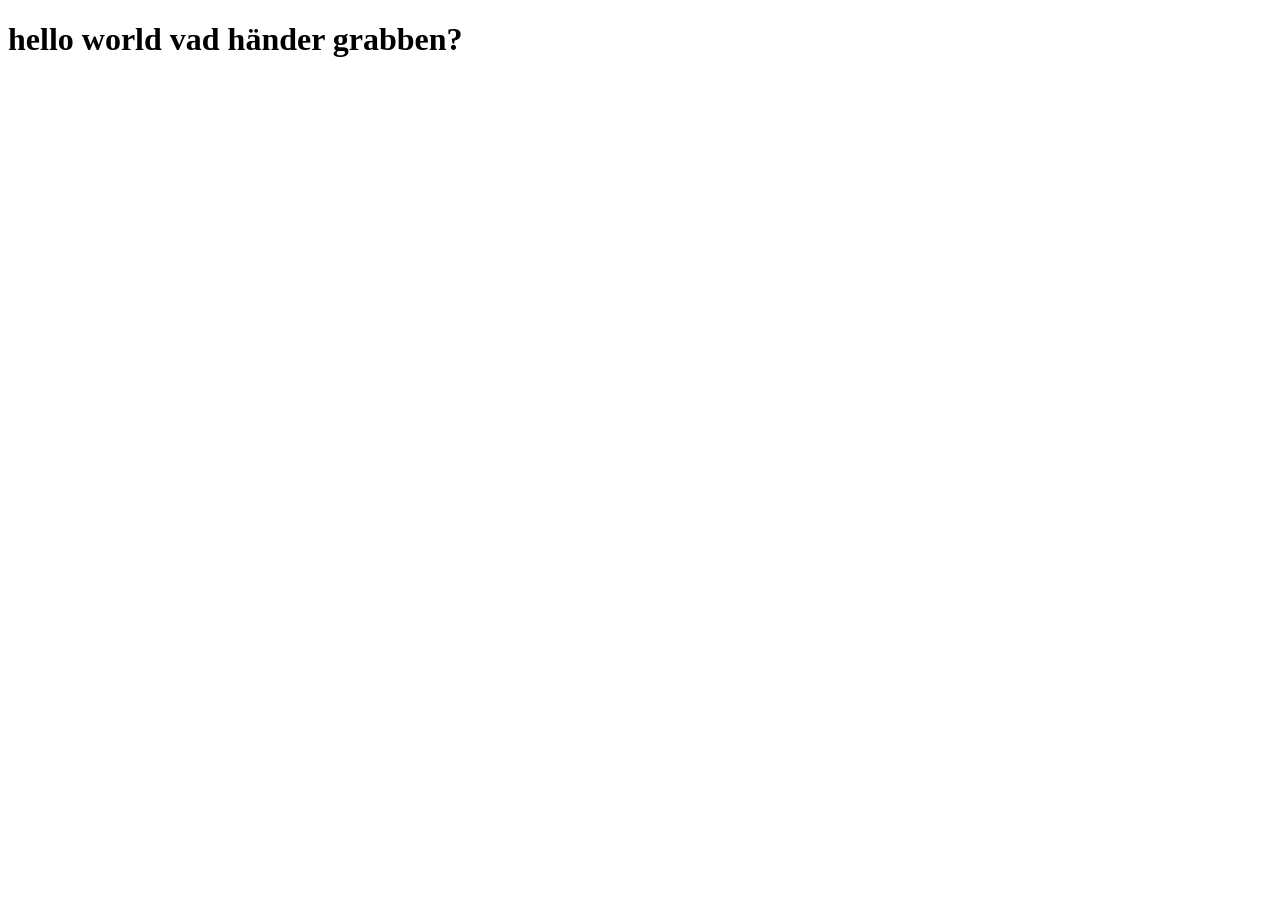
==== commit 1b3770db: "Reset repo with hello world page" ====
--- a/index.html
+++ b/index.html
@@ -1,634 +1,11 @@
-<!DOCTYPE html>
+<!doctype html>
 <html lang="sv">
-<head>
-    <meta charset="UTF-8">
-    <meta name="viewport" content="width=device-width, initial-scale=1.0">
-    <title>Olof Halm Psykoterapi</title>
-    <link rel="stylesheet" href="css/style.css">
-    <link rel="preconnect" href="https://fonts.googleapis.com">
-    <link rel="preconnect" href="https://fonts.gstatic.com" crossorigin>
-    <link href="https://fonts.googleapis.com/css2?family=Cormorant+Garamond:wght@300;400;500;600&family=Montserrat:wght@300;400;500&display=swap" rel="stylesheet">
-</head>
-<body>
-<header>
-    <div class="container">
-        <h1>Olof Halm Psykoterapi</h1>
-        <nav>
-            <ul>
-                <li><a href="index.html" class="active">Hem</a></li>
-                <li><a href="om-mig.html">Om mig</a></li>
-                <li><a href="psykoanalys.html">Psykoanalys</a></li>
-                <li><a href="kontakt.html">Kontakt</a></li>
-            </ul>
-        </nav>
-    </div>
-</header>
-
-<main>
-    <section class="hero">
-        <div class="container">
-            <div class="hero-content">
-                <h2>Välkommen till min praktik</h2>
-                <p>Jag erbjuder psykoterapi och psykoanalys i en lugn och trygg miljö där du kan utforska dina tankar och känslor.</p>
-                <a href="kontakt.html" class="btn">Boka tid</a>
-            </div>
-        </div>
-    </section>
-
-    <section class="intro">
-        <div class="container">
-            <div class="intro-content">
-                <h2>Psykoterapi för personlig utveckling</h2>
-                <p>Genom psykoterapi kan du få hjälp att förstå dig själv bättre, hantera svåra känslor och utveckla mer tillfredsställande relationer. Jag arbetar med ett psykoanalytiskt perspektiv som fokuserar på att utforska omedvetna mönster och deras påverkan på ditt liv.</p>
-                <div class="intro-boxes">
-                    <div class="intro-box">
-                        <h3>Om mig</h3>
-                        <p>Legitimerad psykoterapeut med över 15 års erfarenhet av psykoanalytiskt arbete.</p>
-                        <a href="om-mig.html" class="btn-secondary">Läs mer</a>
-                    </div>
-                    <div class="intro-box">
-                        <h3>Psykoanalys</h3>
-                        <p>En djupgående terapiform som hjälper dig att utforska ditt inre liv och förstå dina handlingsmönster.</p>
-                        <a href="psykoanalys.html" class="btn-secondary">Läs mer</a>
-                    </div>
-                    <div class="intro-box">
-                        <h3>Kontakt</h3>
-                        <p>Kontakta mig för att boka ett första samtal eller om du har frågor om terapin.</p>
-                        <a href="kontakt.html" class="btn-secondary">Kontakta mig</a>
-                    </div>
-                </div>
-            </div>
-        </div>
-    </section>
-</main>
-
-<footer>
-    <div class="container">
-        <p>&copy; 2025 Olof Halm Psykoterapi. Alla rättigheter förbehållna.</p>
-    </div>
-</footer>
-
-<script src="js/script.js"></script>
-<footer-btn></footer-btn>
-<script>
-    // 定义自定义元素
-    class FooterBtn extends HTMLElement {
-        constructor() {
-            super();
-            // 创建 Shadow DOM
-            const shadow = this.attachShadow({ mode: 'open' });
-            // 创建组件的HTML结构
-            const wrapper = document.createElement('div');
-            wrapper.setAttribute('class', 'wrapper');
-            // 添加一些内容到组件中
-            wrapper.innerHTML = `
-                <div class="page-footer">
-                    <div class="tooltip-dialog">Not an official Manus website nor endorsed by Manus. Content may contain inaccuracies; double-check before use. Do not submit passwords, credit cards, or personal information.</div>
-                    <div class="footer-close-btn">
-                        <svg xmlns="http://www.w3.org/2000/svg" width="16" height="16" viewBox="0 0 16 16" fill="none">
-                        <g clip-path="url(#clip0_5850_97234)">
-                        <path fill-rule="evenodd" clip-rule="evenodd" d="M0.733398 8.00104C0.733398 3.98777 3.9868 0.734375 8.00006 0.734375C12.0133 0.734375 15.2667 3.98777 15.2667 8.00104C15.2667 12.0143 12.0133 15.2677 8.00006 15.2677C3.9868 15.2677 0.733398 12.0143 0.733398 8.00104Z" fill="white"/>
-                        <path d="M1.2334 8.00104C1.2334 4.26391 4.26294 1.23438 8.00006 1.23438C11.7372 1.23438 14.7667 4.26391 14.7667 8.00104C14.7667 11.7382 11.7372 14.7677 8.00006 14.7677C4.26294 14.7677 1.2334 11.7382 1.2334 8.00104Z" stroke="black" stroke-opacity="0.14" stroke-linecap="round" stroke-linejoin="round"/>
-                        <path fill-rule="evenodd" clip-rule="evenodd" d="M5.57576 5.57613C5.81007 5.34181 6.18997 5.34181 6.42429 5.57613L8.00002 7.15186L9.57576 5.57613C9.81007 5.34181 10.19 5.34181 10.4243 5.57613C10.6586 5.81044 10.6586 6.19034 10.4243 6.42465L8.84855 8.00039L10.4243 9.57613C10.6586 9.81044 10.6586 10.1903 10.4243 10.4247C10.19 10.659 9.81007 10.659 9.57576 10.4247L8.00002 8.84892L6.42429 10.4247C6.18997 10.659 5.81007 10.659 5.57576 10.4247C5.34145 10.1903 5.34145 9.81044 5.57576 9.57613L7.1515 8.00039L5.57576 6.42465C5.34145 6.19034 5.34145 5.81044 5.57576 5.57613Z" fill="#858481"/>
-                        </g>
-                        <defs>
-                        <clipPath id="clip0_5850_97234">
-                        <rect width="16" height="16" fill="white"/>
-                        </clipPath>
-                        </defs>
-                        </svg>
-                    </div>
-                    <div class="footer-bg">
-                        <div class="tooltip-box">
-                            <div class="tooltip-desc">This user-generated website was created with AI. Use with caution.</div>
-                            <span
-                                class="tooltip-icon"
-                            >
-                                <svg xmlns="http://www.w3.org/2000/svg" width="12" height="12" viewBox="0 0 12 12" fill="none">
-                                    <g clip-path="url(#clip0_4345_83044)">
-                                        <path
-                                            d="M6 8V6M6 4H6.005M11 6C11 8.76142 8.76142 11 6 11C3.23858 11 1 8.76142 1 6C1 3.23858 3.23858 1 6 1C8.76142 1 11 3.23858 11 6Z"
-                                            stroke="#858481"
-                                            stroke-linecap="round"
-                                            stroke-linejoin="round"
-                                        />
-                                    </g>
-                                    <defs>
-                                        <clipPath id="clip0_4345_83044">
-                                            <rect width="12" height="12" fill="white" />
-                                        </clipPath>
-                                    </defs>
-                                </svg>
-                            </span>
-                        </div>
-                    </div>
-                    <a href="https://manus.im/invitation?from=space" target="_blank" class="footer-button">
-                        <span class="footer-logo">
-                            <svg xmlns="http://www.w3.org/2000/svg" width="18" height="18" viewBox="0 0 18 18" fill="none">
-                                <path
-                                    d="M13.2251 16.9379C14.4717 16.147 15.3336 11.9052 15.144 10.6421C15.144 10.6421 14.9464 9.96396 14.4643 9.96394C13.9821 9.96391 13.7815 10.4719 13.7815 10.4719C13.7815 10.4719 13.6546 10.9409 13.4555 11.5313C13.1474 12.4447 13.0178 13.5718 12.2143 13.8571C11.4107 14.1425 10.6071 13.8725 10.6071 13.8725C11.1535 15.9448 11.9785 17.7288 13.2251 16.9379Z"
-                                    fill="white"
-                                />
-                                <path
-                                    fill-rule="evenodd"
-                                    clip-rule="evenodd"
-                                    d="M7.04826 9.17689C6.59029 9.22824 6.34906 9.40136 6.26768 9.48274C5.94625 9.80417 5.78554 10.1256 5.78554 10.2863C5.78554 10.447 5.40745 9.53393 5.32437 9.44837C5.07703 9.19366 5.083 8.78667 5.33771 8.53933C5.69527 8.19212 6.28003 7.96925 6.90502 7.89918C7.55323 7.82651 8.3219 7.9075 9.09971 8.25205C10.0075 8.65415 10.4937 9.50199 10.6773 10.2768C10.7705 10.6701 10.7943 11.0743 10.7466 11.4426C10.7002 11.8002 10.5781 12.1826 10.3242 12.4736C9.79525 13.0799 9.01508 13.0116 8.593 12.9221C8.35518 12.8716 8.14542 12.7975 7.99786 12.738C7.92303 12.7079 7.86158 12.6804 7.81747 12.6597C7.79535 12.6493 7.77743 12.6406 7.7642 12.6341C7.75757 12.6308 7.75211 12.628 7.74786 12.6259L7.7424 12.6231L7.74037 12.622L7.73915 12.6214C7.73915 12.6214 7.7388 12.6212 8.03568 12.051L7.7388 12.6212C7.42389 12.4573 7.30152 12.069 7.46548 11.7541C7.62912 11.4398 8.01612 11.3173 8.3307 11.4798M8.3307 11.4798L8.33145 11.4802L8.3307 11.4798ZM8.3307 11.4798L8.33531 11.4822C8.34052 11.4847 8.3498 11.4893 8.36271 11.4953C8.38864 11.5075 8.42852 11.5254 8.4788 11.5457C8.58146 11.5871 8.71705 11.6341 8.85982 11.6644C9.19892 11.7363 9.32081 11.668 9.3554 11.6284C9.38325 11.5965 9.44396 11.4899 9.47154 11.2773C9.49771 11.0755 9.48663 10.8281 9.42625 10.5733C9.30267 10.0519 9.00685 9.61712 8.57899 9.42759C8.02117 9.1805 7.48301 9.12815 7.04826 9.17689"
-                                    fill="white"
-                                />
-                                <path
-                                    fill-rule="evenodd"
-                                    clip-rule="evenodd"
-                                    d="M2.79812 2.53348C2.64176 2.85224 2.7734 3.2374 3.09216 3.39376C3.55 3.61834 3.94731 3.83979 4.34068 4.28331C4.57627 4.54892 4.98258 4.57326 5.2482 4.33767C5.51381 4.10208 5.53815 3.69577 5.30256 3.43016C4.742 2.79815 4.16499 2.48794 3.65839 2.23944C3.33963 2.08308 2.95448 2.21473 2.79812 2.53348Z"
-                                    fill="white"
-                                />
-                                <path
-                                    fill-rule="evenodd"
-                                    clip-rule="evenodd"
-                                    d="M6.27275 0.662519C5.92831 0.748629 5.71889 1.09766 5.805 1.4421C5.86516 1.68274 5.92127 1.8885 5.97263 2.07686C6.07093 2.43738 6.15185 2.73415 6.21054 3.08969C6.26837 3.43999 6.59923 3.67708 6.94952 3.61926C7.29982 3.56143 7.53692 3.23058 7.47909 2.88028C7.40972 2.46006 7.3017 2.06246 7.19328 1.66338C7.14526 1.48666 7.09717 1.30966 7.05233 1.13027C6.96622 0.785827 6.61719 0.57641 6.27275 0.662519Z"
-                                    fill="white"
-                                />
-                                <path
-                                    d="M8.99979 3.21456C9.16051 2.57171 9.32122 2.08956 9.61377 1.60742"
-                                    stroke="white"
-                                    stroke-width="1.28571"
-                                    stroke-miterlimit="10"
-                                    stroke-linecap="round"
-                                />
-                                <path
-                                    fill-rule="evenodd"
-                                    clip-rule="evenodd"
-                                    d="M11.3613 6.26832C12.6366 6.52316 12.6368 6.52221 12.6368 6.52221L12.637 6.52126L12.6373 6.51931L12.6381 6.51527L12.6396 6.50658C12.6407 6.50054 12.6418 6.49395 12.6429 6.48687C12.6452 6.47271 12.6476 6.45641 12.65 6.43816C12.6548 6.40191 12.6596 6.35662 12.6628 6.30419C12.6689 6.20315 12.6702 6.05635 12.6443 5.88608C12.5954 5.56354 12.4075 4.95215 11.7455 4.59774L11.6146 4.52762L11.4715 4.48801L11.1424 5.7144C11.4358 5.8715 11.3613 6.26832 11.3613 6.26832ZM11.1573 7.07742L11.3613 6.26832L12.6366 6.52316L12.6296 6.56049L12.4237 7.37732C12.3841 7.57807 12.3789 7.69285 12.381 7.75349C12.3828 7.80284 12.3892 7.81904 12.3924 7.82698L12.3927 7.8279C12.4008 7.84841 12.4216 7.89289 12.4977 8.00832C12.5287 8.05537 12.561 8.10252 12.6021 8.1626C12.613 8.1785 12.6245 8.19531 12.6367 8.21327C12.6919 8.29416 12.7565 8.38953 12.825 8.49621C13.2527 9.16281 13.2947 9.80259 13.2925 10.2126C13.2924 10.2186 13.2924 10.2246 13.2923 10.2305C13.3435 10.2481 13.3978 10.2658 13.4555 10.2841C13.4745 10.2902 13.4997 10.2982 13.5262 10.3065C13.5634 10.3183 13.6031 10.3308 13.6314 10.3399C13.6872 10.3577 13.7584 10.381 13.8272 10.4067C13.8751 10.4245 13.9211 10.4423 13.9644 10.4603C14.0059 10.4775 14.0566 10.4995 14.1099 10.5264C14.1513 10.5473 14.2186 10.5831 14.2948 10.6359L14.9647 10.9242L14.955 11.7823C14.9493 12.2868 14.7463 12.8187 14.6023 13.148C14.4436 13.5111 14.2339 13.8983 14.0408 14.1556C13.7712 14.515 13.4657 14.8945 13.0981 15.1372C12.8815 15.2802 12.6198 15.394 12.3111 15.4313C12.0361 15.4645 11.7981 15.4277 11.6232 15.3851L11.5717 15.3745C11.5199 15.3639 11.4456 15.3486 11.3553 15.3298C11.1748 15.2922 10.9287 15.2404 10.6678 15.1837C10.1867 15.0793 9.53471 14.9331 9.22715 14.8311L9.20492 14.8237L9.18296 14.8155C9.04655 14.7649 8.81591 14.7081 8.43387 14.621C8.41077 14.6157 8.38722 14.6103 8.36328 14.6049C8.03371 14.5299 7.6281 14.4376 7.24401 14.3212C6.8462 14.2008 6.35418 14.0216 5.9364 13.7296C5.4979 13.4232 4.99936 12.8829 4.9716 12.0723C4.96744 11.951 4.97023 11.8337 4.97774 11.7224C4.78027 11.5084 4.61454 11.2286 4.53078 10.8703C4.44918 10.5212 4.49431 10.2118 4.55156 9.99459C4.60897 9.7768 4.69617 9.58643 4.76904 9.44413C4.79364 9.3961 4.81915 9.34874 4.8446 9.30298C4.60356 9.22692 4.3313 9.13294 4.06631 9.01999C3.72023 8.87246 3.22918 8.62908 2.86258 8.2362C2.66514 8.0246 2.4584 7.72132 2.37481 7.3248C2.28733 6.90985 2.36002 6.51171 2.53036 6.1708C2.94502 5.34093 3.73706 5.04773 4.44152 5.02237C5.07762 4.99946 5.75449 5.17745 6.36097 5.39016C6.91355 5.58397 7.70443 5.94444 8.3763 6.25842C8.5976 5.89554 8.88932 5.48549 9.16548 5.15432L9.22034 5.08854L9.28382 5.03075C9.75896 4.59828 10.2927 4.45288 10.6994 4.42169C10.8988 4.4064 11.0705 4.41781 11.1989 4.43448C11.2638 4.44291 11.3198 4.45295 11.3652 4.46245C11.388 4.46721 11.4083 4.47188 11.426 4.4762C11.4349 4.47837 11.4431 4.48045 11.4507 4.48243L11.4616 4.48531L11.4666 4.48668L11.4691 4.48735L11.4703 4.48768C11.4703 4.48768 11.4715 4.48801 11.1424 5.7144C11.1424 5.7144 10.6292 5.57232 10.188 5.96175C10.1836 5.96567 10.1792 5.96965 10.1747 5.97368C10.161 5.99009 10.1473 6.0067 10.1336 6.02351C10.1139 6.04768 10.0941 6.07224 10.0743 6.09711C10.0685 6.10441 10.0627 6.11174 10.0569 6.1191C9.61666 6.67768 9.64277 6.91103 8.83914 7.87543C8.83914 7.87543 8.4205 7.68157 8.1701 7.56386C7.9983 7.48311 7.81669 7.39774 7.63164 7.31169C7.03464 7.03411 6.40173 6.74946 5.94628 6.58972C4.82494 6.19643 3.99821 6.14651 3.69645 6.75042C3.29839 7.54707 4.9148 8.00866 5.72705 8.24061C5.8981 8.28945 6.03349 8.32811 6.10689 8.35758C6.52348 8.52479 6.55255 8.86031 6.42848 9.16103C6.35609 9.33651 6.31482 9.43541 6.10706 9.64317C5.78563 9.9646 5.73292 10.3452 5.7943 10.6078C5.82503 10.7392 5.88582 10.8348 5.95809 10.9044C6.15197 11.0909 6.42842 11.0897 6.42842 11.0897C6.42842 11.0897 6.25016 11.5453 6.26759 12.0541C6.27143 12.1661 6.30155 12.268 6.35346 12.3612C6.66163 12.9145 7.73774 13.1596 8.64189 13.3655C9.02162 13.452 9.37102 13.5316 9.62046 13.6242C10.0676 13.7726 11.8925 14.1433 11.8925 14.1433C12.2292 14.2317 12.438 14.1247 12.9919 13.3864C13.2219 13.0797 13.653 12.2123 13.6583 11.7435C13.5884 11.7134 13.5835 11.7029 13.5786 11.6924C13.5718 11.6779 13.565 11.6633 13.3882 11.5974C13.329 11.5754 13.2499 11.5504 13.1593 11.5218C12.7822 11.4029 12.2071 11.2215 12.0534 10.929C11.9788 10.787 11.9846 10.5964 11.9915 10.3736C12.0022 10.0271 12.0153 9.60261 11.732 9.16115C11.6624 9.05276 11.5957 8.95523 11.5333 8.864C11.1781 8.34469 10.9626 8.0296 11.1573 7.07742ZM5.21736 8.64574C5.21818 8.64341 5.21787 8.64394 5.21684 8.64717L5.21736 8.64574ZM13.2859 10.6214C13.2859 10.6214 13.2859 10.6164 13.2849 10.6077C13.2852 10.6173 13.2859 10.6214 13.2859 10.6214Z"
-                                    fill="white"
-                                />
-                            </svg>
-                        </span>
-                        <div class="title">Made with Manus</div>
-                        <div class="create-title">Create my website</div>
-                    </a>
-                </div>
-
-                <div class="page-footer-mobile">
-                    <div class="footer-button">
-                        <svg xmlns="http://www.w3.org/2000/svg" width="18" height="18" viewBox="0 0 18 18" fill="none">
-                            <path
-                                d="M13.2251 16.9379C14.4717 16.147 15.3336 11.9052 15.144 10.6421C15.144 10.6421 14.9464 9.96396 14.4643 9.96394C13.9821 9.96391 13.7815 10.4719 13.7815 10.4719C13.7815 10.4719 13.6546 10.9409 13.4555 11.5313C13.1474 12.4447 13.0178 13.5718 12.2143 13.8571C11.4107 14.1425 10.6071 13.8725 10.6071 13.8725C11.1535 15.9448 11.9785 17.7288 13.2251 16.9379Z"
-                                fill="white"
-                            />
-                            <path
-                                fill-rule="evenodd"
-                                clip-rule="evenodd"
-                                d="M7.04826 9.17689C6.59029 9.22824 6.34906 9.40136 6.26768 9.48274C5.94625 9.80417 5.78554 10.1256 5.78554 10.2863C5.78554 10.447 5.40745 9.53393 5.32437 9.44837C5.07703 9.19366 5.083 8.78667 5.33771 8.53933C5.69527 8.19212 6.28003 7.96925 6.90502 7.89918C7.55323 7.82651 8.3219 7.9075 9.09971 8.25205C10.0075 8.65415 10.4937 9.50199 10.6773 10.2768C10.7705 10.6701 10.7943 11.0743 10.7466 11.4426C10.7002 11.8002 10.5781 12.1826 10.3242 12.4736C9.79525 13.0799 9.01508 13.0116 8.593 12.9221C8.35518 12.8716 8.14542 12.7975 7.99786 12.738C7.92303 12.7079 7.86158 12.6804 7.81747 12.6597C7.79535 12.6493 7.77743 12.6406 7.7642 12.6341C7.75757 12.6308 7.75211 12.628 7.74786 12.6259L7.7424 12.6231L7.74037 12.622L7.73915 12.6214C7.73915 12.6214 7.7388 12.6212 8.03568 12.051L7.7388 12.6212C7.42389 12.4573 7.30152 12.069 7.46548 11.7541C7.62912 11.4398 8.01612 11.3173 8.3307 11.4798M8.3307 11.4798L8.33145 11.4802L8.3307 11.4798ZM8.3307 11.4798L8.33531 11.4822C8.34052 11.4847 8.3498 11.4893 8.36271 11.4953C8.38864 11.5075 8.42852 11.5254 8.4788 11.5457C8.58146 11.5871 8.71705 11.6341 8.85982 11.6644C9.19892 11.7363 9.32081 11.668 9.3554 11.6284C9.38325 11.5965 9.44396 11.4899 9.47154 11.2773C9.49771 11.0755 9.48663 10.8281 9.42625 10.5733C9.30267 10.0519 9.00685 9.61712 8.57899 9.42759C8.02117 9.1805 7.48301 9.12815 7.04826 9.17689"
-                                fill="white"
-                            />
-                            <path
-                                fill-rule="evenodd"
-                                clip-rule="evenodd"
-                                d="M2.79812 2.53348C2.64176 2.85224 2.7734 3.2374 3.09216 3.39376C3.55 3.61834 3.94731 3.83979 4.34068 4.28331C4.57627 4.54892 4.98258 4.57326 5.2482 4.33767C5.51381 4.10208 5.53815 3.69577 5.30256 3.43016C4.742 2.79815 4.16499 2.48794 3.65839 2.23944C3.33963 2.08308 2.95448 2.21473 2.79812 2.53348Z"
-                                fill="white"
-                            />
-                            <path
-                                fill-rule="evenodd"
-                                clip-rule="evenodd"
-                                d="M6.27275 0.662519C5.92831 0.748629 5.71889 1.09766 5.805 1.4421C5.86516 1.68274 5.92127 1.8885 5.97263 2.07686C6.07093 2.43738 6.15185 2.73415 6.21054 3.08969C6.26837 3.43999 6.59923 3.67708 6.94952 3.61926C7.29982 3.56143 7.53692 3.23058 7.47909 2.88028C7.40972 2.46006 7.3017 2.06246 7.19328 1.66338C7.14526 1.48666 7.09717 1.30966 7.05233 1.13027C6.96622 0.785827 6.61719 0.57641 6.27275 0.662519Z"
-                                fill="white"
-                            />
-                            <path
-                                d="M8.99979 3.21456C9.16051 2.57171 9.32122 2.08956 9.61377 1.60742"
-                                stroke="white"
-                                stroke-width="1.28571"
-                                stroke-miterlimit="10"
-                                stroke-linecap="round"
-                            />
-                            <path
-                                fill-rule="evenodd"
-                                clip-rule="evenodd"
-                                d="M11.3613 6.26832C12.6366 6.52316 12.6368 6.52221 12.6368 6.52221L12.637 6.52126L12.6373 6.51931L12.6381 6.51527L12.6396 6.50658C12.6407 6.50054 12.6418 6.49395 12.6429 6.48687C12.6452 6.47271 12.6476 6.45641 12.65 6.43816C12.6548 6.40191 12.6596 6.35662 12.6628 6.30419C12.6689 6.20315 12.6702 6.05635 12.6443 5.88608C12.5954 5.56354 12.4075 4.95215 11.7455 4.59774L11.6146 4.52762L11.4715 4.48801L11.1424 5.7144C11.4358 5.8715 11.3613 6.26832 11.3613 6.26832ZM11.1573 7.07742L11.3613 6.26832L12.6366 6.52316L12.6296 6.56049L12.4237 7.37732C12.3841 7.57807 12.3789 7.69285 12.381 7.75349C12.3828 7.80284 12.3892 7.81904 12.3924 7.82698L12.3927 7.8279C12.4008 7.84841 12.4216 7.89289 12.4977 8.00832C12.5287 8.05537 12.561 8.10252 12.6021 8.1626C12.613 8.1785 12.6245 8.19531 12.6367 8.21327C12.6919 8.29416 12.7565 8.38953 12.825 8.49621C13.2527 9.16281 13.2947 9.80259 13.2925 10.2126C13.2924 10.2186 13.2924 10.2246 13.2923 10.2305C13.3435 10.2481 13.3978 10.2658 13.4555 10.2841C13.4745 10.2902 13.4997 10.2982 13.5262 10.3065C13.5634 10.3183 13.6031 10.3308 13.6314 10.3399C13.6872 10.3577 13.7584 10.381 13.8272 10.4067C13.8751 10.4245 13.9211 10.4423 13.9644 10.4603C14.0059 10.4775 14.0566 10.4995 14.1099 10.5264C14.1513 10.5473 14.2186 10.5831 14.2948 10.6359L14.9647 10.9242L14.955 11.7823C14.9493 12.2868 14.7463 12.8187 14.6023 13.148C14.4436 13.5111 14.2339 13.8983 14.0408 14.1556C13.7712 14.515 13.4657 14.8945 13.0981 15.1372C12.8815 15.2802 12.6198 15.394 12.3111 15.4313C12.0361 15.4645 11.7981 15.4277 11.6232 15.3851L11.5717 15.3745C11.5199 15.3639 11.4456 15.3486 11.3553 15.3298C11.1748 15.2922 10.9287 15.2404 10.6678 15.1837C10.1867 15.0793 9.53471 14.9331 9.22715 14.8311L9.20492 14.8237L9.18296 14.8155C9.04655 14.7649 8.81591 14.7081 8.43387 14.621C8.41077 14.6157 8.38722 14.6103 8.36328 14.6049C8.03371 14.5299 7.6281 14.4376 7.24401 14.3212C6.8462 14.2008 6.35418 14.0216 5.9364 13.7296C5.4979 13.4232 4.99936 12.8829 4.9716 12.0723C4.96744 11.951 4.97023 11.8337 4.97774 11.7224C4.78027 11.5084 4.61454 11.2286 4.53078 10.8703C4.44918 10.5212 4.49431 10.2118 4.55156 9.99459C4.60897 9.7768 4.69617 9.58643 4.76904 9.44413C4.79364 9.3961 4.81915 9.34874 4.8446 9.30298C4.60356 9.22692 4.3313 9.13294 4.06631 9.01999C3.72023 8.87246 3.22918 8.62908 2.86258 8.2362C2.66514 8.0246 2.4584 7.72132 2.37481 7.3248C2.28733 6.90985 2.36002 6.51171 2.53036 6.1708C2.94502 5.34093 3.73706 5.04773 4.44152 5.02237C5.07762 4.99946 5.75449 5.17745 6.36097 5.39016C6.91355 5.58397 7.70443 5.94444 8.3763 6.25842C8.5976 5.89554 8.88932 5.48549 9.16548 5.15432L9.22034 5.08854L9.28382 5.03075C9.75896 4.59828 10.2927 4.45288 10.6994 4.42169C10.8988 4.4064 11.0705 4.41781 11.1989 4.43448C11.2638 4.44291 11.3198 4.45295 11.3652 4.46245C11.388 4.46721 11.4083 4.47188 11.426 4.4762C11.4349 4.47837 11.4431 4.48045 11.4507 4.48243L11.4616 4.48531L11.4666 4.48668L11.4691 4.48735L11.4703 4.48768C11.4703 4.48768 11.4715 4.48801 11.1424 5.7144C11.1424 5.7144 10.6292 5.57232 10.188 5.96175C10.1836 5.96567 10.1792 5.96965 10.1747 5.97368C10.161 5.99009 10.1473 6.0067 10.1336 6.02351C10.1139 6.04768 10.0941 6.07224 10.0743 6.09711C10.0685 6.10441 10.0627 6.11174 10.0569 6.1191C9.61666 6.67768 9.64277 6.91103 8.83914 7.87543C8.83914 7.87543 8.4205 7.68157 8.1701 7.56386C7.9983 7.48311 7.81669 7.39774 7.63164 7.31169C7.03464 7.03411 6.40173 6.74946 5.94628 6.58972C4.82494 6.19643 3.99821 6.14651 3.69645 6.75042C3.29839 7.54707 4.9148 8.00866 5.72705 8.24061C5.8981 8.28945 6.03349 8.32811 6.10689 8.35758C6.52348 8.52479 6.55255 8.86031 6.42848 9.16103C6.35609 9.33651 6.31482 9.43541 6.10706 9.64317C5.78563 9.9646 5.73292 10.3452 5.7943 10.6078C5.82503 10.7392 5.88582 10.8348 5.95809 10.9044C6.15197 11.0909 6.42842 11.0897 6.42842 11.0897C6.42842 11.0897 6.25016 11.5453 6.26759 12.0541C6.27143 12.1661 6.30155 12.268 6.35346 12.3612C6.66163 12.9145 7.73774 13.1596 8.64189 13.3655C9.02162 13.452 9.37102 13.5316 9.62046 13.6242C10.0676 13.7726 11.8925 14.1433 11.8925 14.1433C12.2292 14.2317 12.438 14.1247 12.9919 13.3864C13.2219 13.0797 13.653 12.2123 13.6583 11.7435C13.5884 11.7134 13.5835 11.7029 13.5786 11.6924C13.5718 11.6779 13.565 11.6633 13.3882 11.5974C13.329 11.5754 13.2499 11.5504 13.1593 11.5218C12.7822 11.4029 12.2071 11.2215 12.0534 10.929C11.9788 10.787 11.9846 10.5964 11.9915 10.3736C12.0022 10.0271 12.0153 9.60261 11.732 9.16115C11.6624 9.05276 11.5957 8.95523 11.5333 8.864C11.1781 8.34469 10.9626 8.0296 11.1573 7.07742ZM5.21736 8.64574C5.21818 8.64341 5.21787 8.64394 5.21684 8.64717L5.21736 8.64574ZM13.2859 10.6214C13.2859 10.6214 13.2859 10.6164 13.2849 10.6077C13.2852 10.6173 13.2859 10.6214 13.2859 10.6214Z"
-                                fill="white"
-                            />
-                        </svg>
-                        <div class="title">Made with Manus</div>
-                        <div class="create-title">Create my website</div>
-                    </div>
-                    <div class="footer-dialog">
-                        <div class="dialog-box">
-                            <div class="dialog-header">
-                                <div class="dialog-header-title">Made with Manus</div>
-                                <span class="dialog-header-icon">
-                                    <svg xmlns="http://www.w3.org/2000/svg" width="18" height="18" viewBox="0 0 18 18" fill="none">
-                                        <path
-                                            fill-rule="evenodd"
-                                            clip-rule="evenodd"
-                                            d="M3.2729 3.27192C3.5365 3.00832 3.96389 3.00832 4.22749 3.27192L9.0002 8.04462L13.7729 3.27192C14.0365 3.00832 14.4639 3.00832 14.7275 3.27192C14.9911 3.53553 14.9911 3.96291 14.7275 4.22652L9.95479 8.99922L14.7275 13.7719C14.9911 14.0355 14.9911 14.4629 14.7275 14.7265C14.4639 14.9901 14.0365 14.9901 13.7729 14.7265L9.0002 9.95381L4.22749 14.7265C3.96389 14.9901 3.5365 14.9901 3.2729 14.7265C3.00929 14.4629 3.00929 14.0355 3.2729 13.7719L8.0456 8.99922L3.2729 4.22652C3.00929 3.96291 3.00929 3.53553 3.2729 3.27192Z"
-                                            fill="#858481"
-                                        />
-                                    </svg>
-                                </span>
-                            </div>
-                            <div class="dialog-body">
-                                <div>This user-generated website was created with AI. Use with caution.</div>
-                                <div>
-                                    Not an official Manus website nor endorsed by Manus. Content may contain inaccuracies; double-check before use. Do not submit
-                                    passwords, credit cards, or personal information.
-                                </div>
-                            </div>
-                            <div class="dialog-footer">
-                                <div class="dialog-footer-button-left">Cancel</div>
-                                <div class="dialog-footer-button-right" onclick="createSite()">Create my website</div>
-                            </div>
-                        </div>
-                    </div>
-                </div>
-            `;
-            // 创建样式
-            const style = document.createElement('style');
-            style.textContent = `
-            @keyframes changeWidth {
-                0% {
-                    width: 150px;
-                    background-color: transparent;
-                }
-                100% {
-                    width: 574px;
-                    background-color: #fff;
-                }
-            }
-
-            *,
-            *::before,
-            *::after {
-                box-sizing: border-box;
-                margin: 0;
-                padding: 0;
-                border: unset;
-            }
-
-            * {
-                line-height: 1.2;
-                text-shadow: initial;
-                font-family: 'SF Pro', -apple-system, BlinkMacSystemFont, 'Segoe UI', Roboto, Helvetica, Arial, sans-serif;
-            }
-
-            a {
-                text-decoration: unset;
-            }
-
-            .page-footer-mobile {
-                z-index: 10000;
-                display: none;
-                position: absolute;
-                right: 16px;
-                bottom: 16px;
-            }
-
-            .page-footer {
-                z-index: 10000;
-                display: flex;
-                padding: 4px 4px 4px 12px;
-                align-items: center;
-                gap: 16px;
-                position: fixed;
-                right: 16px;
-                bottom: 16px;
-                border-radius: 24px;
-                border: 1px solid transparent;
-                background: transparent;
-                transition: 0.3s;
-            }
-
-            .footer-close-btn {
-                display: none;
-                z-index: 10002;
-                cursor: pointer;
-                position: absolute;
-                right: -3px;
-                top: -3px;
-            }
-
-            .footer-bg {
-                overflow: hidden;
-                position: absolute;
-                right: 0px;
-                bottom: 0px;
-                height: 38px;
-                width: 150px;
-                background-color: transparent;
-                border-radius: 24px;
-            }
-
-            .tooltip-box {
-                display: none;
-                transition: 0.3s;
-                z-index: 10001;
-                align-items: center;
-                gap: 1px;
-            }
-
-            .tooltip-desc {
-                color: #858481;
-                /* Label/Primary */
-                font-size: 12px;
-                font-style: normal;
-                font-weight: 400;
-                line-height: 16px; /* 133.333% */
-            }
-
-            .footer-button {
-                z-index: 10001;
-                right: 16px;
-                bottom: 16px;
-                user-select: none;
-                cursor: pointer;
-                display: flex;
-                padding: 5px 10px;
-                align-items: center;
-                height: 30px;
-                gap: 2px;
-                transition: 0.3s;
-                border-radius: 14px;
-                border: 1px solid rgba(0, 0, 0, 0.06);
-                background: #1a1a19;
-                box-shadow: 0px 0px 0px 1px rgba(0, 0, 0, 0.06), 0px 8px 32px 0px rgba(0, 0, 0, 0.06);
-            }
-
-            .footer-logo {
-                width: 18px;
-                height: 18px;
-            }
-
-            .footer-button:hover .create-title {
-                opacity: 0.8;
-            }
-
-            .footer-button:hover .footer-logo {
-                opacity: 0.8;
-            }
-
-            .page-footer:hover .footer-close-btn {
-                display: block;
-            }
-
-            .page-footer:hover .create-title {
-                display: block;
-            }
-
-            .page-footer:hover .title {
-                display: none;
-            }
-
-            .page-footer:hover .footer-bg {
-                animation: changeWidth 0.3s ease-in-out forwards;
-                border: 1px solid rgba(0, 0, 0, 0.06);
-                background: #fff;
-                box-shadow: 0px 0px 0px 1px rgba(0, 0, 0, 0.06), 0px 8px 32px 0px rgba(0, 0, 0, 0.06);
-            }
-
-            .page-footer:hover .tooltip-box {
-                position: absolute;
-                text-wrap-mode: nowrap;
-                display: flex;
-                left: 10px;
-                top: 9px;
-            }
-
-            .tooltip-icon {
-                position: relative;
-                cursor: pointer;
-            }
-
-            .tooltip-dialog {
-                display: none;
-                position: absolute;
-                bottom: 154%;
-                left: -10%;
-                transform: translateX(-50%);
-                padding: 10px;
-                border-radius: 12px;
-                font-size: 12px;
-                line-height: 16px;
-                background-color: #171818;
-                color: #fff;
-                max-width: 280px;
-                width: max-content;
-            }
-
-            .title {
-                color: #fff;
-                font-size: 12px;
-                font-style: normal;
-                font-weight: 400;
-                line-height: 16px;
-            }
-
-            .create-title {
-                display: none;
-                color: #fff;
-                font-size: 12px;
-                font-style: normal;
-                font-weight: 400;
-            }
-
-            .footer-dialog {
-                position: fixed;
-                top: 0;
-                left: 0;
-                width: 100%;
-                height: 100%;
-                background-color: rgba(0, 0, 0, 0.5);
-                display: none;
-                justify-content: center;
-                align-items: center;
-            }
-
-            .dialog-box {
-                display: flex;
-                width: 358px;
-                flex-direction: column;
-                align-items: flex-start;
-                gap: 8px;
-                border-radius: 20px;
-                border: 1px solid rgba(255, 255, 255, 0.04);
-                background: #fff;
-
-                /* menu/main */
-                box-shadow: 0px 0px 0px 1px rgba(0, 0, 0, 0.02), 0px 4px 32px 0px rgba(0, 0, 0, 0.16);
-                backdrop-filter: blur(40px);
-            }
-
-            .dialog-header {
-                display: flex;
-                padding: 16px 12px 8px 16px;
-                align-items: flex-start;
-                gap: 16px;
-                align-self: stretch;
-            }
-
-            .dialog-header-title {
-                flex: 1;
-                color: #34322d;
-                font-size: 18px;
-                font-style: normal;
-                font-weight: 600;
-            }
-
-            .dialog-body {
-                display: flex;
-                padding: 0px 16px;
-                flex-direction: column;
-                align-items: flex-start;
-                gap: 12px;
-                align-self: stretch;
-                color: #535350;
-                font-size: 16px;
-                font-style: normal;
-                font-weight: 400;
-                line-height: 24px;
-            }
-
-            .dialog-footer {
-                display: flex;
-                padding: 16px;
-                align-items: flex-start;
-                gap: 12px;
-                align-self: stretch;
-            }
-
-            .dialog-footer-button-left {
-                display: flex;
-                width: 119px;
-                min-width: 114px;
-                min-height: 48px;
-                padding: 12px 24px;
-                justify-content: center;
-                align-items: center;
-                gap: 6px;
-                border-radius: 12px;
-                background: rgba(55, 53, 47, 0.06);
-                color: #34322d;
-                font-size: 16px;
-                font-style: normal;
-                font-weight: 600;
-            }
-
-            .dialog-footer-button-right {
-                display: flex;
-                min-width: 114px;
-                min-height: 48px;
-                padding: 12px 24px;
-                justify-content: center;
-                align-items: center;
-                gap: 6px;
-                flex: 1 0 0;
-                border-radius: 12px;
-                background: #1a1a19;
-                color: #fff;
-                font-size: 16px;
-                font-style: normal;
-                font-weight: 600;
-            }
-
-            @media (max-width: 600px) {
-                .page-footer {
-                    display: none;
-                }
-                .page-footer-mobile {
-                    display: block;
-                }
-                .footer-button {
-                    position: fixed
-                }
-            }
-            `;
-            // 将样式和内容添加到Shadow DOM
-            shadow.appendChild(style);
-            shadow.appendChild(wrapper);
-
-            // 在connectedCallback中设置事件监听器
-            this.setupEventListeners(shadow);
-        }
-        onclickEvent(shadow, domStr, fn) {
-            const clickDom = shadow.querySelector(domStr);
-            if (clickDom) {
-                clickDom.onclick = (event) => {
-                    fn(event, clickDom);
-                };
-            }
-        }
-        setupEventListeners(shadow) {
-            const changeDialogStyle = (displayStatus) => {
-                const dialog = shadow.querySelector('.footer-dialog');
-                if (dialog) {
-                    dialog.style.display = displayStatus;
-                }
-            };
-
-            const createSite = () => {
-                window.open('https://manus.im/invitation?from=space', '_blank');
-                changeDialogStyle('none');
-            };
-
-            this.onclickEvent(shadow, '.page-footer-mobile .dialog-footer-button-left', () => {
-                changeDialogStyle('none');
-            });
-
-            this.onclickEvent(shadow, '.page-footer-mobile .dialog-footer-button-right', () => {
-                createSite();
-            });
-
-            this.onclickEvent(shadow, '.page-footer-mobile .dialog-header-icon', () => {
-                changeDialogStyle('none');
-            });
-
-            this.onclickEvent(shadow, '.page-footer-mobile .footer-button', () => {
-                changeDialogStyle('flex');
-            });
-
-            this.onclickEvent(shadow, '.footer-close-btn', () => {
-                localStorage.setItem('embedClosed', 'true');
-                shadow.querySelector('.page-footer').style.display = 'none';
-                shadow.querySelector('.page-footer-mobile').style.display = 'none';
-            });
-
-            this.onclickEvent(shadow, '.page-footer-mobile .footer-dialog', (event, dialog) => {
-                if (event.target === dialog) {
-                    changeDialogStyle('none');
-                }
-            });
-
-            const tooltipIcon = shadow.querySelector('.tooltip-icon');
-            const tooltipDialog = shadow.querySelector('.tooltip-dialog');
-
-            tooltipIcon.addEventListener('mouseenter', function () {
-                tooltipDialog.style.display = 'block';
-            });
-
-            tooltipIcon.addEventListener('mouseleave', function () {
-                tooltipDialog.style.display = 'none';
-            });
-
-            if (localStorage.getItem('embedClosed')) {
-                shadow.querySelector('.page-footer').style.display = 'none';
-                shadow.querySelector('.page-footer-mobile').style.display = 'none';
-            }
-        }
-    }
-    // 注册自定义元素
-    customElements.define('footer-btn', FooterBtn);
-</script>
-<script
-        defer
-        data-domain="manus.space"
-        src="https://plausible.io/js/script.file-downloads.hash.outbound-links.pageview-props.revenue.tagged-events.js"
-></script>
-<script>
-			window.plausible =
-				window.plausible ||
-				function () {
-					(window.plausible.q = window.plausible.q || []).push(arguments);
-				};
-			plausible('custom-pageview', {
-			  props: {
-    			domain: window.location.host
-  			}
-			})
-		</script></body>
+  <head>
+    <meta charset="utf-8" />
+    <meta name="viewport" content="width=device-width, initial-scale=1" />
+    <title>obitme</title>
+  </head>
+  <body>
+    <h1>hello world vad händer grabben?</h1>
+  </body>
 </html>
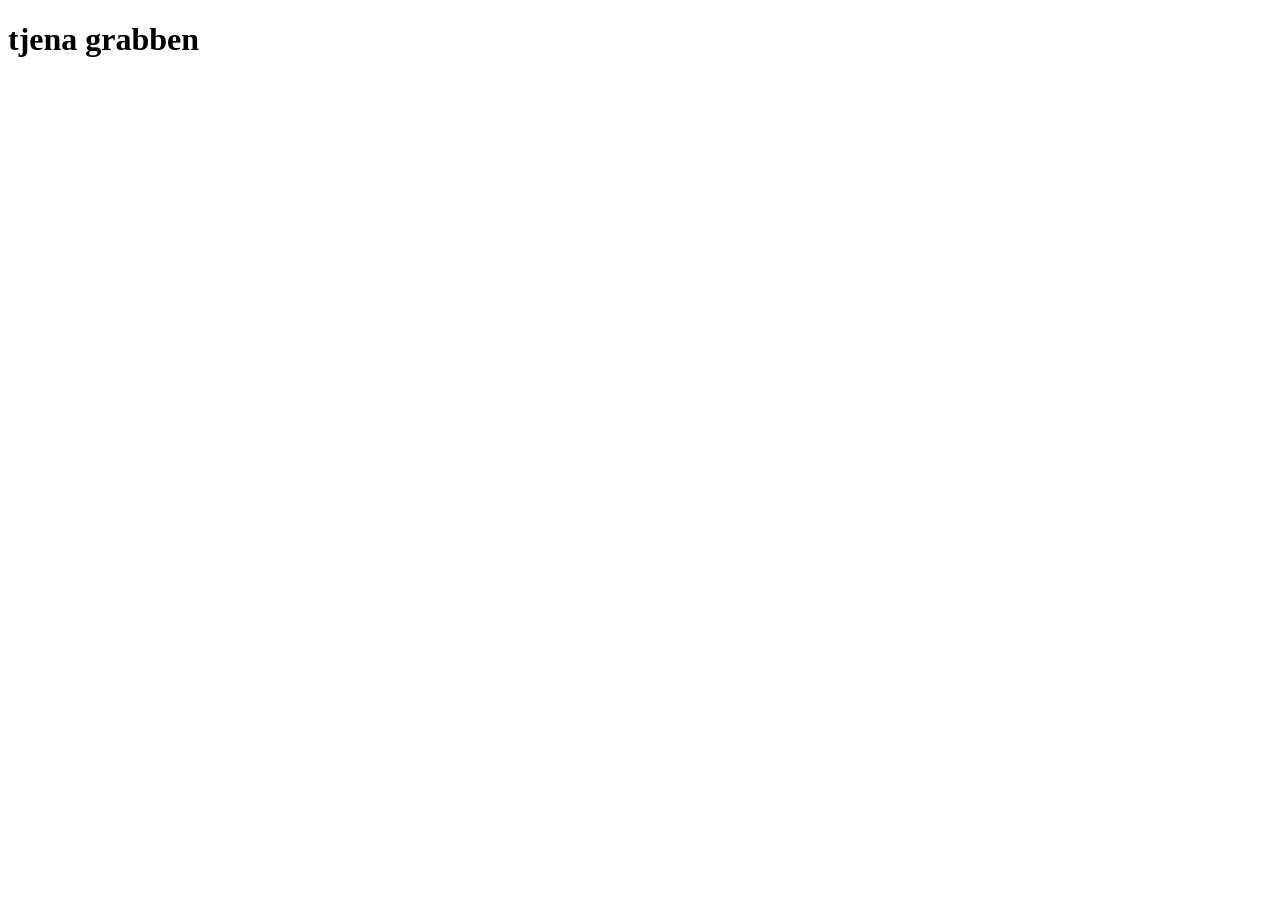
==== commit e17b81c1: "Update index text" ====
--- a/index.html
+++ b/index.html
@@ -6,6 +6,6 @@
     <title>obitme</title>
   </head>
   <body>
-    <h1>hello world vad händer grabben?</h1>
+    <h1>tjena grabben</h1>
   </body>
 </html>
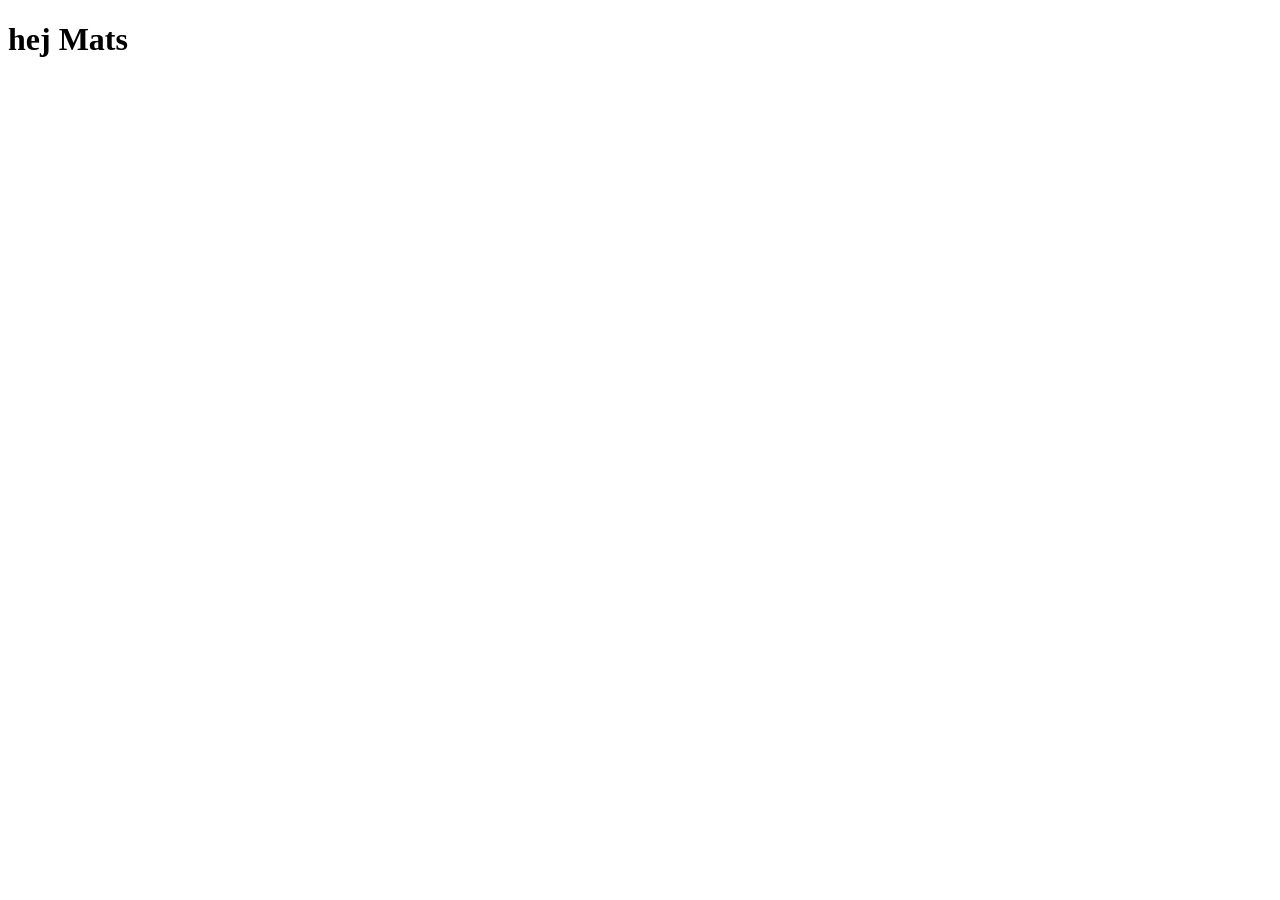
==== commit 50b4a5b9: "Change index text to hej Mats" ====
--- a/index.html
+++ b/index.html
@@ -6,6 +6,6 @@
     <title>obitme</title>
   </head>
   <body>
-    <h1>tjena grabben</h1>
+    <h1>hej Mats</h1>
   </body>
 </html>
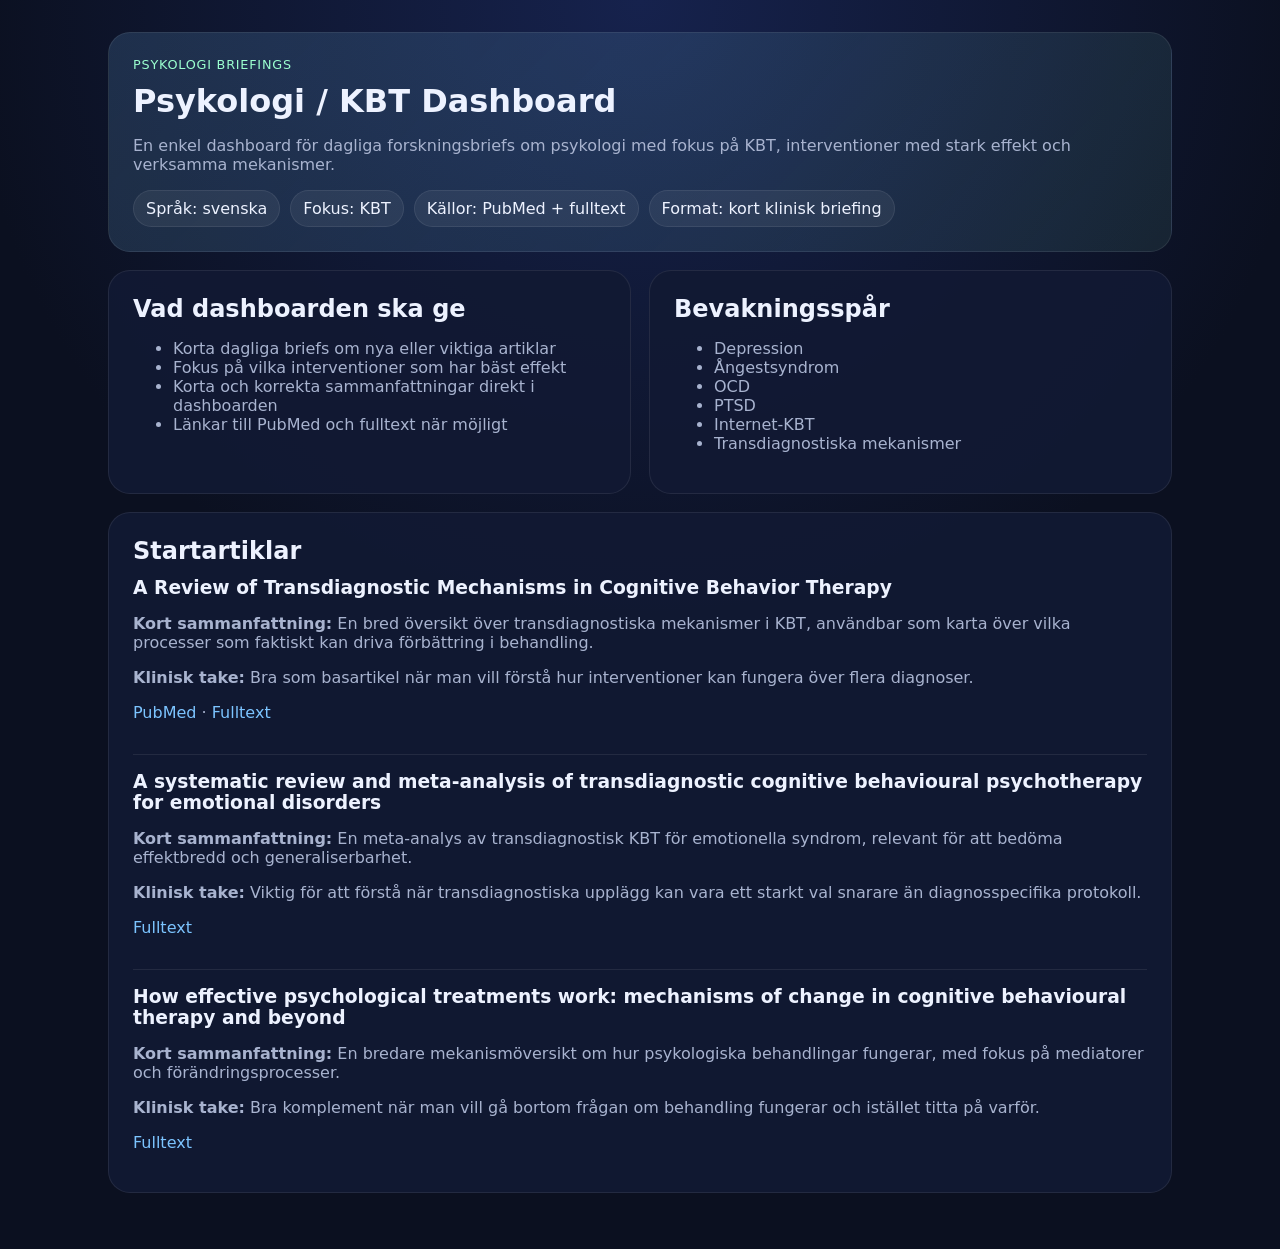
==== commit 54d0c3a2: "Add psychology KBT dashboard" ====
--- a/index.html
+++ b/index.html
@@ -3,9 +3,53 @@
   <head>
     <meta charset="utf-8" />
     <meta name="viewport" content="width=device-width, initial-scale=1" />
-    <title>obitme</title>
+    <title>Psykologi / KBT Dashboard</title>
+    <link rel="stylesheet" href="./styles.css" />
   </head>
   <body>
-    <h1>hej Mats</h1>
+    <div class="wrap">
+      <header class="hero">
+        <div class="eyebrow">Psykologi briefings</div>
+        <h1>Psykologi / KBT Dashboard</h1>
+        <p>En enkel dashboard för dagliga forskningsbriefs om psykologi med fokus på KBT, interventioner med stark effekt och verksamma mekanismer.</p>
+        <div class="chips">
+          <span class="chip">Språk: svenska</span>
+          <span class="chip">Fokus: KBT</span>
+          <span class="chip">Källor: PubMed + fulltext</span>
+          <span class="chip">Format: kort klinisk briefing</span>
+        </div>
+      </header>
+
+      <main class="grid">
+        <section class="card half">
+          <h2>Vad dashboarden ska ge</h2>
+          <ul>
+            <li>Korta dagliga briefs om nya eller viktiga artiklar</li>
+            <li>Fokus på vilka interventioner som har bäst effekt</li>
+            <li>Korta och korrekta sammanfattningar direkt i dashboarden</li>
+            <li>Länkar till PubMed och fulltext när möjligt</li>
+          </ul>
+        </section>
+
+        <section class="card half">
+          <h2>Bevakningsspår</h2>
+          <ul>
+            <li>Depression</li>
+            <li>Ångestsyndrom</li>
+            <li>OCD</li>
+            <li>PTSD</li>
+            <li>Internet-KBT</li>
+            <li>Transdiagnostiska mekanismer</li>
+          </ul>
+        </section>
+
+        <section class="card">
+          <h2>Startartiklar</h2>
+          <div class="article-list" id="articleList"></div>
+        </section>
+      </main>
+    </div>
+
+    <script src="./app.js"></script>
   </body>
 </html>
--- a/styles.css
+++ b/styles.css
@@ -0,0 +1,76 @@
+:root {
+  --bg: #0b1020;
+  --panel: #121933;
+  --text: #edf2ff;
+  --muted: #a8b3cf;
+  --accent: #7cc4ff;
+  --accent-2: #9bffcf;
+  --border: rgba(255,255,255,0.08);
+}
+* { box-sizing: border-box; }
+body {
+  margin: 0;
+  font-family: Inter, ui-sans-serif, system-ui, -apple-system, BlinkMacSystemFont, "Segoe UI", sans-serif;
+  background: radial-gradient(circle at top, #16224d 0%, var(--bg) 48%);
+  color: var(--text);
+}
+.wrap {
+  max-width: 1100px;
+  margin: 0 auto;
+  padding: 32px 18px 56px;
+}
+.hero, .card {
+  background: rgba(18,25,51,0.92);
+  border: 1px solid var(--border);
+  border-radius: 22px;
+  padding: 24px;
+}
+.hero {
+  background: linear-gradient(135deg, rgba(124,196,255,0.16), rgba(155,255,207,0.08));
+}
+.eyebrow {
+  color: var(--accent-2);
+  text-transform: uppercase;
+  letter-spacing: .06em;
+  font-size: .8rem;
+  margin-bottom: 10px;
+}
+h1, h2, h3 { margin: 0 0 12px; }
+p, li { color: var(--muted); }
+.grid {
+  display: grid;
+  grid-template-columns: repeat(12, 1fr);
+  gap: 18px;
+  margin-top: 18px;
+}
+.card { grid-column: span 12; }
+.card.half { grid-column: span 6; }
+.chips {
+  display: flex;
+  flex-wrap: wrap;
+  gap: 10px;
+  margin-top: 16px;
+}
+.chip {
+  padding: 8px 12px;
+  border-radius: 999px;
+  background: rgba(255,255,255,0.06);
+  border: 1px solid var(--border);
+}
+.article-list {
+  display: grid;
+  gap: 16px;
+}
+.article {
+  border-top: 1px solid var(--border);
+  padding-top: 16px;
+}
+.article:first-child {
+  border-top: none;
+  padding-top: 0;
+}
+a { color: var(--accent); text-decoration: none; }
+a:hover { text-decoration: underline; }
+@media (max-width: 900px) {
+  .card.half { grid-column: span 12; }
+}
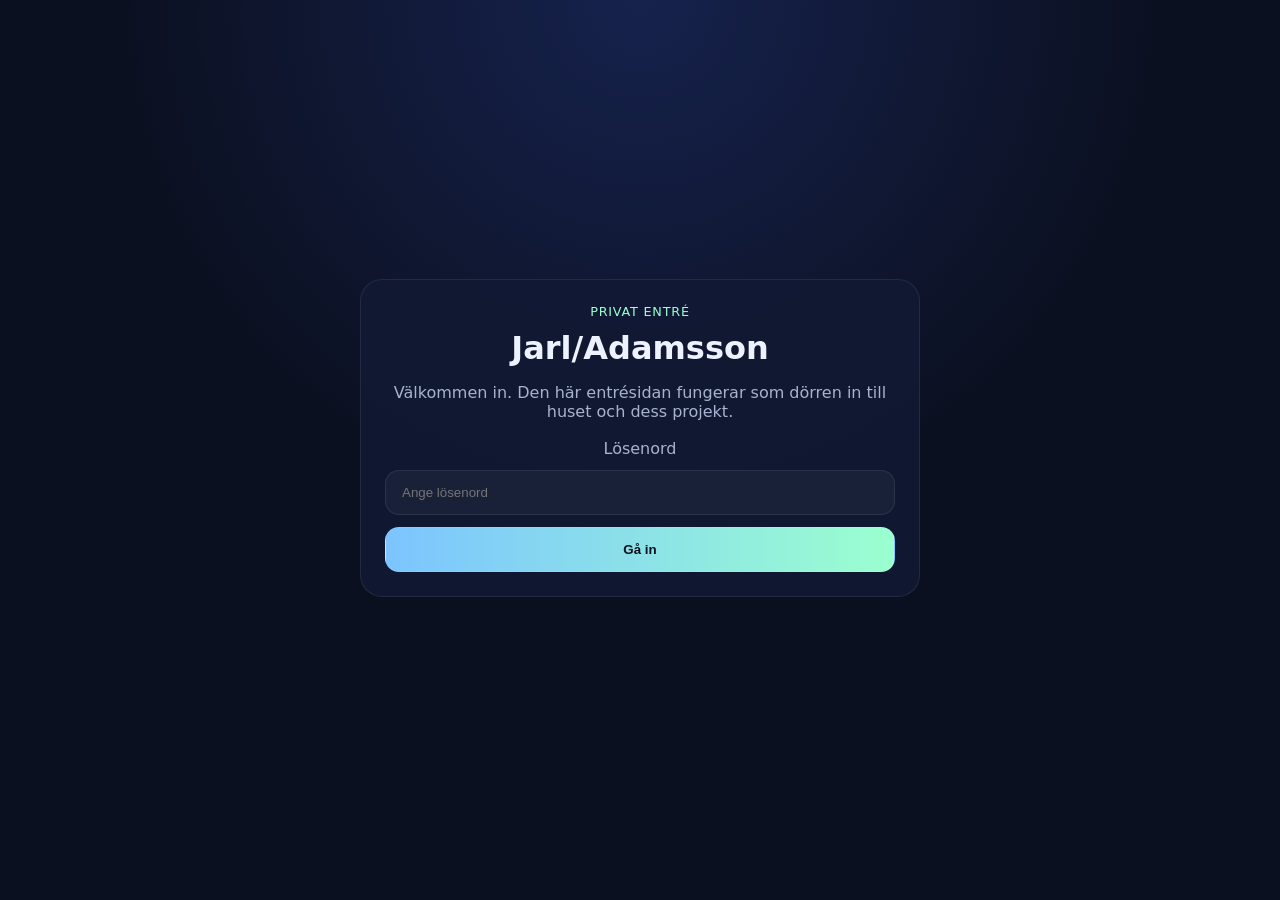
==== commit 82f33698: "Restructure site into password gate and project portal" ====
--- a/index.html
+++ b/index.html
@@ -3,53 +3,23 @@
   <head>
     <meta charset="utf-8" />
     <meta name="viewport" content="width=device-width, initial-scale=1" />
-    <title>Psykologi / KBT Dashboard</title>
+    <title>Jarl/Adamsson – Entré</title>
     <link rel="stylesheet" href="./styles.css" />
   </head>
   <body>
-    <div class="wrap">
-      <header class="hero">
-        <div class="eyebrow">Psykologi briefings</div>
-        <h1>Psykologi / KBT Dashboard</h1>
-        <p>En enkel dashboard för dagliga forskningsbriefs om psykologi med fokus på KBT, interventioner med stark effekt och verksamma mekanismer.</p>
-        <div class="chips">
-          <span class="chip">Språk: svenska</span>
-          <span class="chip">Fokus: KBT</span>
-          <span class="chip">Källor: PubMed + fulltext</span>
-          <span class="chip">Format: kort klinisk briefing</span>
-        </div>
-      </header>
-
-      <main class="grid">
-        <section class="card half">
-          <h2>Vad dashboarden ska ge</h2>
-          <ul>
-            <li>Korta dagliga briefs om nya eller viktiga artiklar</li>
-            <li>Fokus på vilka interventioner som har bäst effekt</li>
-            <li>Korta och korrekta sammanfattningar direkt i dashboarden</li>
-            <li>Länkar till PubMed och fulltext när möjligt</li>
-          </ul>
-        </section>
-
-        <section class="card half">
-          <h2>Bevakningsspår</h2>
-          <ul>
-            <li>Depression</li>
-            <li>Ångestsyndrom</li>
-            <li>OCD</li>
-            <li>PTSD</li>
-            <li>Internet-KBT</li>
-            <li>Transdiagnostiska mekanismer</li>
-          </ul>
-        </section>
-
-        <section class="card">
-          <h2>Startartiklar</h2>
-          <div class="article-list" id="articleList"></div>
-        </section>
+    <div class="wrap gate-wrap">
+      <main class="gate-card house-card">
+        <div class="eyebrow">Privat entré</div>
+        <h1>Jarl/Adamsson</h1>
+        <p>Välkommen in. Den här entrésidan fungerar som dörren in till huset och dess projekt.</p>
+        <form id="loginForm" class="login-form">
+          <label for="password">Lösenord</label>
+          <input id="password" name="password" type="password" placeholder="Ange lösenord" autocomplete="current-password" />
+          <button type="submit">Gå in</button>
+          <p id="loginError" class="error-text" hidden>Fel lösenord.</p>
+        </form>
       </main>
     </div>
-
-    <script src="./app.js"></script>
+    <script src="./portal.js"></script>
   </body>
 </html>
--- a/styles.css
+++ b/styles.css
@@ -19,7 +19,7 @@
   margin: 0 auto;
   padding: 32px 18px 56px;
 }
-.hero, .card {
+.hero, .card, .gate-card {
   background: rgba(18,25,51,0.92);
   border: 1px solid var(--border);
   border-radius: 22px;
@@ -27,6 +27,17 @@
 }
 .hero {
   background: linear-gradient(135deg, rgba(124,196,255,0.16), rgba(155,255,207,0.08));
+}
+.gate-wrap {
+  min-height: 100vh;
+  display: flex;
+  align-items: center;
+  justify-content: center;
+}
+.house-card {
+  max-width: 560px;
+  width: 100%;
+  text-align: center;
 }
 .eyebrow {
   color: var(--accent-2);
@@ -36,7 +47,7 @@
   margin-bottom: 10px;
 }
 h1, h2, h3 { margin: 0 0 12px; }
-p, li { color: var(--muted); }
+p, li, label { color: var(--muted); }
 .grid {
   display: grid;
   grid-template-columns: repeat(12, 1fr);
@@ -45,17 +56,34 @@
 }
 .card { grid-column: span 12; }
 .card.half { grid-column: span 6; }
+.project-grid .project-link {
+  grid-column: span 4;
+}
+.project-link {
+  display: flex;
+  align-items: center;
+  justify-content: center;
+  min-height: 180px;
+  text-decoration: none;
+  color: var(--text);
+  font-size: 1.3rem;
+  text-transform: lowercase;
+}
 .chips {
   display: flex;
   flex-wrap: wrap;
   gap: 10px;
   margin-top: 16px;
 }
-.chip {
+.chip-link {
+  display: inline-flex;
+  align-items: center;
   padding: 8px 12px;
   border-radius: 999px;
   background: rgba(255,255,255,0.06);
   border: 1px solid var(--border);
+  color: var(--text);
+  text-decoration: none;
 }
 .article-list {
   display: grid;
@@ -69,8 +97,49 @@
   border-top: none;
   padding-top: 0;
 }
+.meta-row {
+  display: flex;
+  flex-wrap: wrap;
+  gap: 8px;
+  margin-bottom: 8px;
+}
+.badge, .tag {
+  display: inline-flex;
+  align-items: center;
+  padding: 6px 10px;
+  border-radius: 999px;
+  border: 1px solid var(--border);
+  background: rgba(255,255,255,0.05);
+  color: var(--muted);
+  font-size: .85rem;
+}
+.login-form {
+  display: grid;
+  gap: 12px;
+  margin-top: 18px;
+}
+.login-form input {
+  width: 100%;
+  padding: 14px 16px;
+  border-radius: 14px;
+  border: 1px solid var(--border);
+  background: rgba(255,255,255,0.04);
+  color: var(--text);
+}
+.login-form button {
+  padding: 14px 16px;
+  border-radius: 14px;
+  border: 1px solid var(--border);
+  background: linear-gradient(90deg, var(--accent), var(--accent-2));
+  color: #09111f;
+  font-weight: 700;
+  cursor: pointer;
+}
+.error-text {
+  color: #ff9b9b;
+}
 a { color: var(--accent); text-decoration: none; }
 a:hover { text-decoration: underline; }
 @media (max-width: 900px) {
-  .card.half { grid-column: span 12; }
+  .card.half, .project-grid .project-link { grid-column: span 12; }
 }
